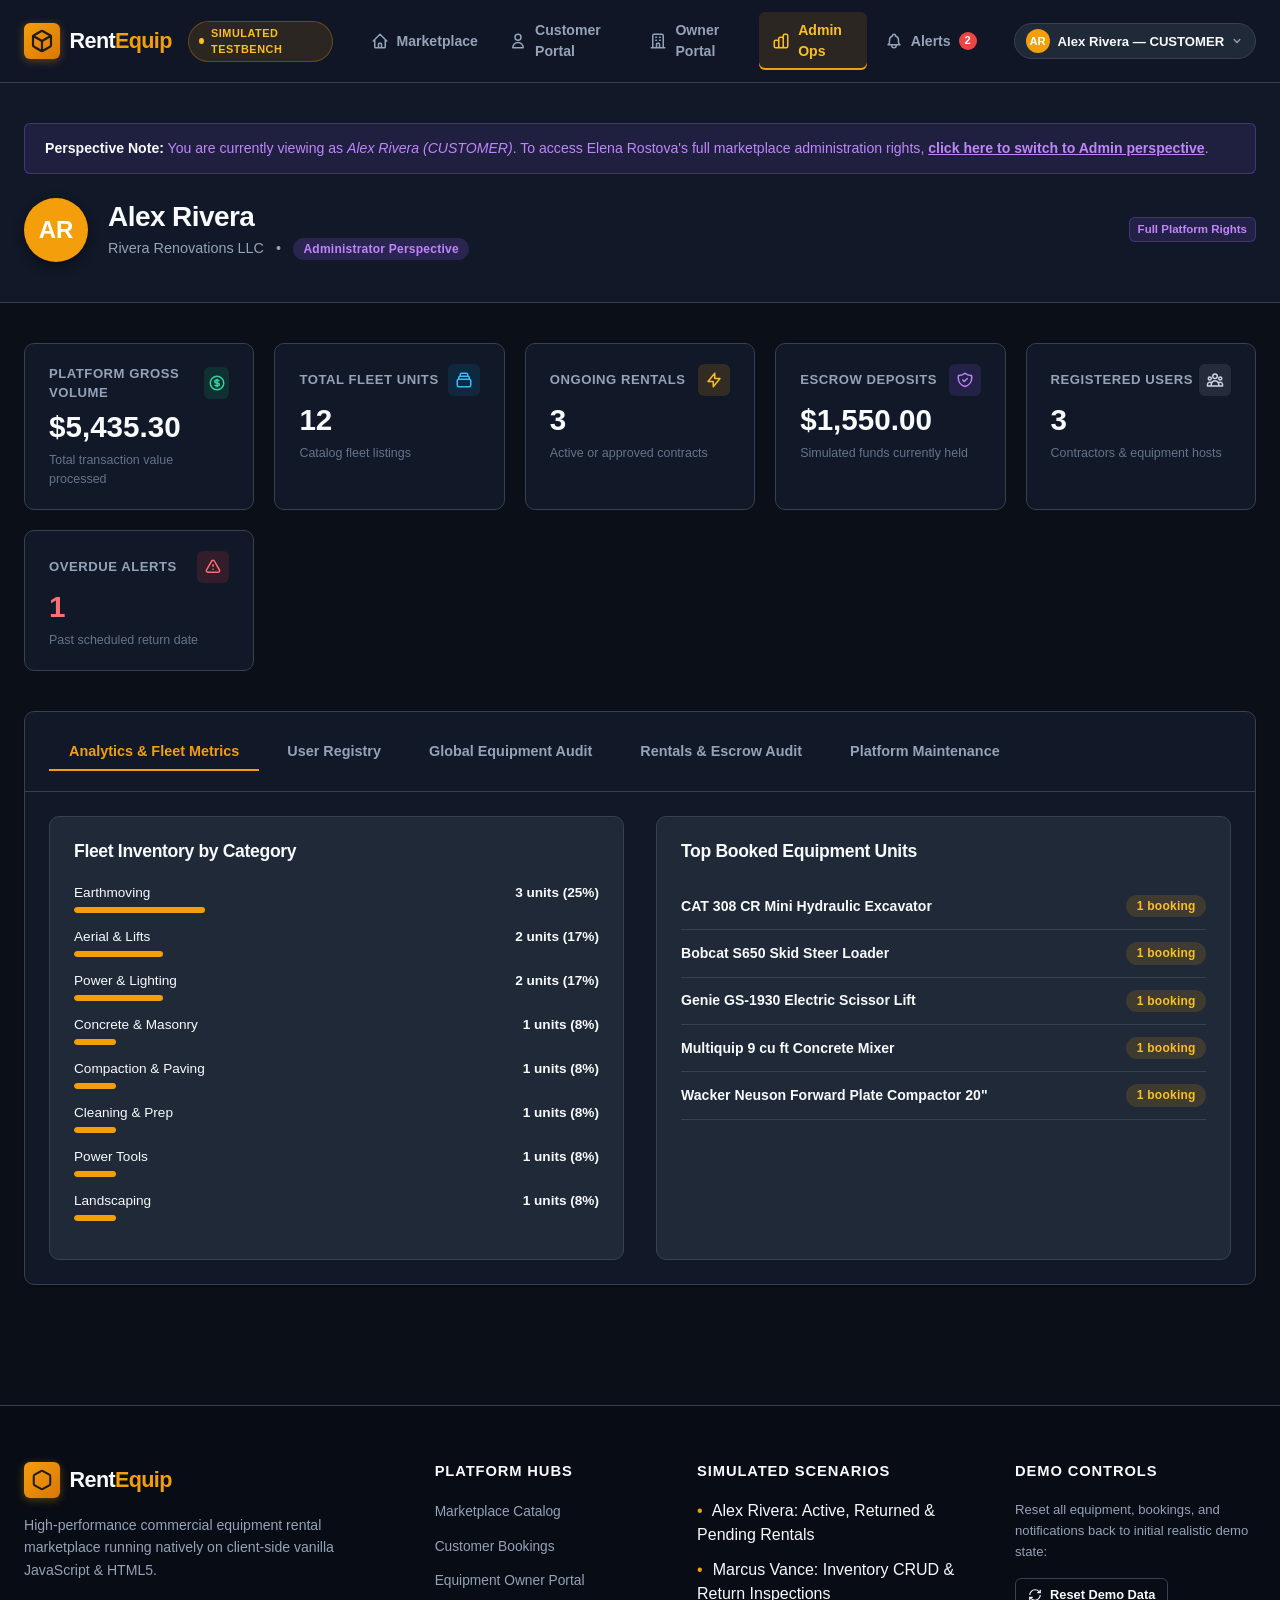
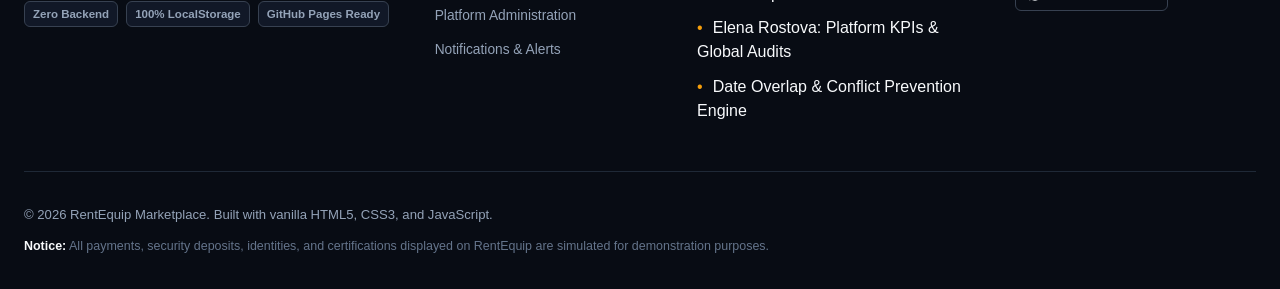
==== admin.html @ ba28d606 "feat: implement RentEquip equipment rental marketplace and GitHub Pages deploy workflow" ====
<!DOCTYPE html>
<html lang="en">
<head>
  <meta charset="UTF-8">
  <meta name="viewport" content="width=device-width, initial-scale=1.0">
  <meta name="description" content="RentEquip - Admin Control Center: platform analytics, user management, global equipment audits, escrow tracking, and database maintenance.">
  <title>Admin Operations Center — RentEquip</title>
  
  <!-- CSS Stylesheets -->
  <link rel="stylesheet" href="css/base.css">
  <link rel="stylesheet" href="css/components.css">
  <link rel="stylesheet" href="css/marketplace.css">
  <link rel="stylesheet" href="css/dashboard.css">
</head>
<body>
  <div class="site-wrapper">
    <!-- Shared Top Navigation Header -->
    <header class="main-header" id="main-header"></header>

    <main class="main-content" id="main-content">
      <!-- Admin Perspective Banner -->
      <section class="dashboard-header-banner">
        <div class="container">
          <!-- Role switch banner if not admin -->
          <div id="admin-role-warning-banner" style="display: none; background: rgba(139, 92, 246, 0.12); border: 1px solid rgba(139, 92, 246, 0.35); padding: 0.85rem 1.25rem; border-radius: var(--radius-sm); margin-bottom: 1.5rem; font-size: 0.88rem; color: #c084fc;"></div>

          <div class="dashboard-header-flex">
            <div class="dashboard-user-profile">
              <div class="user-avatar-large" id="admin-user-avatar">ER</div>
              <div>
                <h1 class="dashboard-title" id="admin-user-name">Elena Rostova</h1>
                <div class="dashboard-subtitle">
                  <span id="admin-user-company">RentEquip Platform Trust &amp; Safety</span>
                  <span>•</span>
                  <span class="badge badge-admin">Administrator Perspective</span>
                </div>
              </div>
            </div>

            <div class="dashboard-header-actions">
              <span class="meta-tag" style="background: rgba(139, 92, 246, 0.15); color: #c084fc; border-color: rgba(139, 92, 246, 0.3); font-weight: 700;">
                Full Platform Rights
              </span>
            </div>
          </div>
        </div>
      </section>

      <div class="container">
        <!-- Marketplace KPI Metrics Grid -->
        <div class="stats-grid">
          <div class="stat-card">
            <div class="stat-card-header">
              <span class="stat-label">Platform Gross Volume</span>
              <div class="stat-icon" style="background: rgba(16, 185, 129, 0.15); color: #34d399;">
                <svg width="18" height="18" fill="none" stroke="currentColor" stroke-width="2" viewBox="0 0 24 24">
                  <path stroke-linecap="round" stroke-linejoin="round" d="M12 8c-1.657 0-3 .895-3 2s1.343 2 3 2 3 .895 3 2-1.343 2-3 2m0-8c1.11 0 2.08.402 2.599 1M12 8V7m0 1v8m0 0v1m0-1c-1.11 0-2.08-.402-2.599-1M21 12a9 9 0 11-18 0 9 9 0 0118 0z"/>
                </svg>
              </div>
            </div>
            <div class="stat-value" id="kpi-admin-volume">$0.00</div>
            <div class="stat-subtext">Total transaction value processed</div>
          </div>

          <div class="stat-card">
            <div class="stat-card-header">
              <span class="stat-label">Total Fleet Units</span>
              <div class="stat-icon" style="background: rgba(2, 132, 199, 0.15); color: #38bdf8;">
                <svg width="18" height="18" fill="none" stroke="currentColor" stroke-width="2" viewBox="0 0 24 24">
                  <path stroke-linecap="round" stroke-linejoin="round" d="M19 11H5m14 0a2 2 0 012 2v6a2 2 0 01-2 2H5a2 2 0 01-2-2v-6a2 2 0 012-2m14 0V9a2 2 0 00-2-2M5 11V9a2 2 0 012-2m0 0V5a2 2 0 012-2h6a2 2 0 012 2v2M7 7h10"/>
                </svg>
              </div>
            </div>
            <div class="stat-value" id="kpi-admin-equipment">0</div>
            <div class="stat-subtext">Catalog fleet listings</div>
          </div>

          <div class="stat-card">
            <div class="stat-card-header">
              <span class="stat-label">Ongoing Rentals</span>
              <div class="stat-icon" style="background: rgba(245, 158, 11, 0.15); color: #fbbf24;">
                <svg width="18" height="18" fill="none" stroke="currentColor" stroke-width="2" viewBox="0 0 24 24">
                  <path stroke-linecap="round" stroke-linejoin="round" d="M13 10V3L4 14h7v7l9-11h-7z"/>
                </svg>
              </div>
            </div>
            <div class="stat-value" id="kpi-admin-rentals">0</div>
            <div class="stat-subtext">Active or approved contracts</div>
          </div>

          <div class="stat-card">
            <div class="stat-card-header">
              <span class="stat-label">Escrow Deposits</span>
              <div class="stat-icon" style="background: rgba(139, 92, 246, 0.15); color: #c084fc;">
                <svg width="18" height="18" fill="none" stroke="currentColor" stroke-width="2" viewBox="0 0 24 24">
                  <path stroke-linecap="round" stroke-linejoin="round" d="M9 12l2 2 4-4m5.618-4.016A11.955 11.955 0 0112 2.944a11.955 11.955 0 01-8.618 3.04A12.02 12.02 0 003 9c0 5.591 3.824 10.29 9 11.622 5.176-1.332 9-6.03 9-11.622 0-1.042-.133-2.052-.382-3.016z"/>
                </svg>
              </div>
            </div>
            <div class="stat-value" id="kpi-admin-escrow">$0.00</div>
            <div class="stat-subtext">Simulated funds currently held</div>
          </div>

          <div class="stat-card">
            <div class="stat-card-header">
              <span class="stat-label">Registered Users</span>
              <div class="stat-icon" style="background: rgba(148, 163, 184, 0.15); color: #cbd5e1;">
                <svg width="18" height="18" fill="none" stroke="currentColor" stroke-width="2" viewBox="0 0 24 24">
                  <path stroke-linecap="round" stroke-linejoin="round" d="M17 20h5v-2a3 3 0 00-5.356-1.857M17 20H7m10 0v-2c0-.656-.126-1.283-.356-1.857M7 20H2v-2a3 3 0 015.356-1.857M7 20v-2c0-.656.126-1.283.356-1.857m0 0a5.002 5.002 0 019.288 0M15 7a3 3 0 11-6 0 3 3 0 016 0zm6 3a2 2 0 11-4 0 2 2 0 014 0zM7 10a2 2 0 11-4 0 2 2 0 014 0z"/>
                </svg>
              </div>
            </div>
            <div class="stat-value" id="kpi-admin-users">0</div>
            <div class="stat-subtext">Contractors &amp; equipment hosts</div>
          </div>

          <div class="stat-card">
            <div class="stat-card-header">
              <span class="stat-label">Overdue Alerts</span>
              <div class="stat-icon" style="background: rgba(239, 68, 68, 0.15); color: #f87171;">
                <svg width="18" height="18" fill="none" stroke="currentColor" stroke-width="2" viewBox="0 0 24 24">
                  <path stroke-linecap="round" stroke-linejoin="round" d="M12 9v2m0 4h.01m-6.938 4h13.856c1.54 0 2.502-1.667 1.732-3L13.732 4c-.77-1.333-2.694-1.333-3.464 0L3.34 16c-.77 1.333.192 3 1.732 3z"/>
                </svg>
              </div>
            </div>
            <div class="stat-value" id="kpi-admin-overdue" style="color: #f87171;">0</div>
            <div class="stat-subtext">Past scheduled return date</div>
          </div>
        </div>

        <!-- Main Admin Panel Card -->
        <div class="card" style="margin-bottom: 3.5rem;">
          <div class="card-header">
            <div class="tab-group" id="admin-tabs" style="margin-bottom: 0; border-bottom: none;">
              <button class="tab-btn active" data-tab="overview">Analytics &amp; Fleet Metrics</button>
              <button class="tab-btn" data-tab="users">User Registry</button>
              <button class="tab-btn" data-tab="equipment">Global Equipment Audit</button>
              <button class="tab-btn" data-tab="rentals">Rentals &amp; Escrow Audit</button>
              <button class="tab-btn" data-tab="maintenance">Platform Maintenance</button>
            </div>
          </div>

          <div class="card-body">
            <!-- PANEL 1: ANALYTICS -->
            <div id="panel-overview">
              <div style="display: grid; grid-template-columns: 1fr 1fr; gap: 2rem;">
                <div style="background: var(--color-surface-raised); border: 1px solid var(--color-border); border-radius: var(--radius-md); padding: 1.5rem;">
                  <h3 style="font-size: 1.1rem; margin-bottom: 1.25rem;">Fleet Inventory by Category</h3>
                  <div id="admin-category-breakdown">
                    <!-- Dynamically rendered -->
                  </div>
                </div>

                <div style="background: var(--color-surface-raised); border: 1px solid var(--color-border); border-radius: var(--radius-md); padding: 1.5rem;">
                  <h3 style="font-size: 1.1rem; margin-bottom: 1.25rem;">Top Booked Equipment Units</h3>
                  <div id="admin-top-equipment">
                    <!-- Dynamically rendered -->
                  </div>
                </div>
              </div>
            </div>

            <!-- PANEL 2: USERS REGISTRY -->
            <div id="panel-users" style="display: none;">
              <div class="table-responsive">
                <table class="data-table">
                  <thead>
                    <tr>
                      <th>User &amp; Contact</th>
                      <th>System Role</th>
                      <th>Company</th>
                      <th>Rating &amp; Joined</th>
                      <th>Perspective Action</th>
                    </tr>
                  </thead>
                  <tbody id="admin-users-tbody">
                    <!-- Dynamically rendered -->
                  </tbody>
                </table>
              </div>
            </div>

            <!-- PANEL 3: GLOBAL EQUIPMENT AUDIT -->
            <div id="panel-equipment" style="display: none;">
              <div class="table-responsive">
                <table class="data-table">
                  <thead>
                    <tr>
                      <th>Equipment Unit</th>
                      <th>Host / Owner</th>
                      <th>Rates</th>
                      <th>Status</th>
                      <th>Admin Actions</th>
                    </tr>
                  </thead>
                  <tbody id="admin-equipment-tbody">
                    <!-- Dynamically rendered -->
                  </tbody>
                </table>
              </div>
            </div>

            <!-- PANEL 4: GLOBAL RENTALS AUDIT -->
            <div id="panel-rentals" style="display: none;">
              <div class="table-responsive">
                <table class="data-table">
                  <thead>
                    <tr>
                      <th>Booking Ref &amp; Unit</th>
                      <th>Customer &rarr; Host</th>
                      <th>Dates &amp; Total</th>
                      <th>Rental Status</th>
                      <th>Payment &amp; Escrow</th>
                      <th>Admin Override</th>
                    </tr>
                  </thead>
                  <tbody id="admin-rentals-tbody">
                    <!-- Dynamically rendered -->
                  </tbody>
                </table>
              </div>
            </div>

            <!-- PANEL 5: MAINTENANCE & TOOLS -->
            <div id="panel-maintenance" style="display: none;">
              <div style="max-width: 680px;">
                <div style="background: var(--color-surface-raised); border: 1px solid var(--color-border); border-radius: var(--radius-md); padding: 1.5rem; margin-bottom: 1.5rem;">
                  <h3 style="font-size: 1.1rem; margin-bottom: 0.5rem;">Backup &amp; Export Database</h3>
                  <p style="font-size: 0.88rem; color: var(--color-text-muted); margin-bottom: 1rem;">
                    Download a full JSON dump containing all simulated equipment, bookings, user profiles, verified reviews, and notifications stored in your browser.
                  </p>
                  <div style="display: flex; gap: 0.75rem;">
                    <button class="btn btn-primary btn-sm" id="btn-export-json">
                      Download JSON Backup
                    </button>
                    <button class="btn btn-outline btn-sm" id="btn-import-json">
                      Restore from Backup
                    </button>
                    <input type="file" id="import-file-input" accept=".json" style="display: none;">
                  </div>
                </div>

                <div style="background: rgba(239, 68, 68, 0.08); border: 1px solid rgba(239, 68, 68, 0.3); border-radius: var(--radius-md); padding: 1.5rem;">
                  <h3 style="font-size: 1.1rem; color: #f87171; margin-bottom: 0.5rem;">Factory Reset Test Data</h3>
                  <p style="font-size: 0.88rem; color: var(--color-text-muted); margin-bottom: 1rem;">
                    Clear all modified local state and re-seed the standard demonstration datasets: 12 commercial equipment models, active/overdue rental scenarios, reviews, and notifications.
                  </p>
                  <button class="btn btn-danger btn-sm" id="btn-admin-reset-data">
                    Reset All Data to Initial Demo State
                  </button>
                </div>
              </div>
            </div>
          </div>
        </div>
      </div>
    </main>

    <!-- Shared Footer -->
    <footer class="main-footer" id="main-footer"></footer>
  </div>

  <!-- Core Scripts -->
  <script src="js/calc.js"></script>
  <script src="js/storage.js"></script>
  <script src="js/auth.js"></script>
  <script src="js/ui.js"></script>
  <script src="js/admin-portal.js"></script>
</body>
</html>
---- css/base.css ----
/**
 * RentEquip - Base Stylesheet & Design System Tokens
 * Industrial, high-contrast, professional equipment marketplace styling.
 */

:root {
  /* Color Palette - Industrial Dark Slate & Safety Amber */
  --color-bg: #0b0f17;
  --color-surface: #111827;
  --color-surface-raised: #1f2937;
  --color-surface-hover: #374151;
  --color-border: #374151;
  --color-border-subtle: #1f2937;

  /* Text Colors */
  --color-text-main: #f8fafc;
  --color-text-muted: #94a3b8;
  --color-text-dim: #64748b;

  /* Brand Accents */
  --color-primary: #f59e0b;
  --color-primary-hover: #d97706;
  --color-primary-light: rgba(245, 158, 11, 0.15);
  --color-primary-text: #1e1b18;

  /* State & Semantic Colors */
  --color-success: #10b981;
  --color-success-bg: rgba(16, 185, 129, 0.15);
  --color-warning: #f59e0b;
  --color-warning-bg: rgba(245, 158, 11, 0.15);
  --color-danger: #ef4444;
  --color-danger-bg: rgba(239, 68, 68, 0.15);
  --color-info: #0284c7;
  --color-info-bg: rgba(2, 132, 199, 0.15);
  --color-purple: #8b5cf6;
  --color-purple-bg: rgba(139, 92, 246, 0.15);

  /* Typography */
  --font-family-sans: -apple-system, BlinkMacSystemFont, "Segoe UI", Roboto, "Helvetica Neue", Arial, sans-serif;
  --font-family-mono: ui-monospace, SFMono-Regular, Menlo, Monaco, Consolas, "Liberation Mono", "Courier New", monospace;

  /* Elevation & Shadows */
  --shadow-sm: 0 1px 2px 0 rgba(0, 0, 0, 0.35);
  --shadow-md: 0 4px 6px -1px rgba(0, 0, 0, 0.4), 0 2px 4px -1px rgba(0, 0, 0, 0.3);
  --shadow-lg: 0 10px 15px -3px rgba(0, 0, 0, 0.5), 0 4px 6px -2px rgba(0, 0, 0, 0.35);
  --shadow-xl: 0 20px 25px -5px rgba(0, 0, 0, 0.6), 0 10px 10px -5px rgba(0, 0, 0, 0.4);

  /* Border Radii */
  --radius-sm: 6px;
  --radius-md: 10px;
  --radius-lg: 16px;
  --radius-full: 9999px;

  /* Transitions */
  --transition-fast: 150ms cubic-bezier(0.4, 0, 0.2, 1);
  --transition-normal: 250ms cubic-bezier(0.4, 0, 0.2, 1);

  /* Max Widths */
  --max-width-site: 1320px;
}

/* Modern CSS Reset */
*, *::before, *::after {
  box-sizing: border-box;
  margin: 0;
  padding: 0;
}

html {
  font-family: var(--font-family-sans);
  background-color: var(--color-bg);
  color: var(--color-text-main);
  line-height: 1.5;
  -webkit-font-smoothing: antialiased;
  -moz-osx-font-smoothing: grayscale;
  scroll-behavior: smooth;
}

body {
  min-height: 100vh;
  display: flex;
  flex-direction: column;
  background-color: var(--color-bg);
  color: var(--color-text-main);
}

body.modal-open {
  overflow: hidden;
}

/* Layout Containers */
.site-wrapper {
  display: flex;
  flex-direction: column;
  min-height: 100vh;
}

.main-content {
  flex: 1 0 auto;
  padding-bottom: 4rem;
}

.container {
  width: 100%;
  max-width: var(--max-width-site);
  margin-left: auto;
  margin-right: auto;
  padding-left: 1.5rem;
  padding-right: 1.5rem;
}

/* Typography Helpers */
h1, h2, h3, h4, h5, h6 {
  color: var(--color-text-main);
  font-weight: 700;
  line-height: 1.25;
  letter-spacing: -0.02em;
}

h1 { font-size: clamp(2rem, 3.5vw, 2.75rem); }
h2 { font-size: clamp(1.5rem, 2.5vw, 2rem); }
h3 { font-size: clamp(1.25rem, 2vw, 1.5rem); }
h4 { font-size: 1.15rem; }

p {
  color: var(--color-text-muted);
  line-height: 1.6;
}

a {
  color: var(--color-primary);
  text-decoration: none;
  transition: color var(--transition-fast);
}

a:hover {
  color: var(--color-primary-hover);
}

strong {
  color: var(--color-text-main);
  font-weight: 600;
}

/* Accessibility */
.sr-only {
  position: absolute;
  width: 1px;
  height: 1px;
  padding: 0;
  margin: -1px;
  overflow: hidden;
  clip: rect(0, 0, 0, 0);
  white-space: nowrap;
  border: 0;
}

:focus-visible {
  outline: 2px solid var(--color-primary);
  outline-offset: 2px;
}

/* General Layout Utilities */
.flex { display: flex; }
.flex-col { display: flex; flex-direction: column; }
.items-center { align-items: center; }
.justify-between { justify-content: space-between; }
.justify-center { justify-content: center; }
.gap-1 { gap: 0.25rem; }
.gap-2 { gap: 0.5rem; }
.gap-3 { gap: 0.75rem; }
.gap-4 { gap: 1rem; }
.gap-6 { gap: 1.5rem; }
.w-full { width: 100%; }

.text-sm { font-size: 0.875rem; }
.text-xs { font-size: 0.75rem; }
.text-muted { color: var(--color-text-muted); }
.text-dim { color: var(--color-text-dim); }
.text-center { text-align: center; }
.font-semibold { font-weight: 600; }
.font-mono { font-family: var(--font-family-mono); }
---- css/components.css ----
/**
 * RentEquip - Component Stylesheet
 * Reusable buttons, badges, modals, toasts, cards, navigation, and forms.
 */

/* ==========================================================================
   Top Navigation Header
   ========================================================================== */
.main-header {
  position: sticky;
  top: 0;
  z-index: 100;
  background-color: rgba(17, 24, 39, 0.95);
  backdrop-filter: blur(12px);
  -webkit-backdrop-filter: blur(12px);
  border-bottom: 1px solid var(--color-border);
  transition: border-color var(--transition-fast);
}

.nav-container {
  max-width: var(--max-width-site);
  margin: 0 auto;
  padding: 0.75rem 1.5rem;
  display: flex;
  align-items: center;
  justify-content: space-between;
  gap: 1.5rem;
}

.nav-brand-section {
  display: flex;
  align-items: center;
  gap: 1rem;
}

.brand-logo {
  display: inline-flex;
  align-items: center;
  gap: 0.6rem;
  text-decoration: none;
  font-weight: 800;
  font-size: 1.35rem;
  letter-spacing: -0.03em;
  color: var(--color-text-main);
}

.brand-icon {
  display: inline-flex;
  align-items: center;
  justify-content: center;
  width: 36px;
  height: 36px;
  background: linear-gradient(135deg, #f59e0b, #d97706);
  color: #1e1b18;
  border-radius: var(--radius-sm);
  box-shadow: 0 2px 8px rgba(245, 158, 11, 0.35);
}

.brand-name {
  color: var(--color-text-main);
}

.brand-highlight {
  color: var(--color-primary);
}

.simulation-pill {
  display: inline-flex;
  align-items: center;
  gap: 0.45rem;
  padding: 0.2rem 0.65rem;
  background-color: rgba(245, 158, 11, 0.12);
  border: 1px solid rgba(245, 158, 11, 0.3);
  border-radius: var(--radius-full);
  font-size: 0.68rem;
  font-weight: 700;
  color: #fbbf24;
  letter-spacing: 0.05em;
  text-transform: uppercase;
}

.simulation-dot {
  width: 6px;
  height: 6px;
  border-radius: 50%;
  background-color: #fbbf24;
  animation: pulse-dot 2s infinite ease-in-out;
}

@keyframes pulse-dot {
  0%, 100% { opacity: 1; transform: scale(1); }
  50% { opacity: 0.35; transform: scale(0.85); }
}

/* Desktop Navigation */
.nav-links {
  display: flex;
  align-items: center;
  gap: 0.25rem;
}

.nav-link {
  display: inline-flex;
  align-items: center;
  gap: 0.5rem;
  padding: 0.5rem 0.85rem;
  color: var(--color-text-muted);
  font-size: 0.88rem;
  font-weight: 600;
  border-radius: var(--radius-sm);
  text-decoration: none;
  transition: all var(--transition-fast);
}

.nav-link:hover {
  color: var(--color-text-main);
  background-color: var(--color-surface-raised);
}

.nav-link.active {
  color: #fbbf24;
  background-color: rgba(245, 158, 11, 0.12);
  box-shadow: inset 0 -2px 0 var(--color-primary);
}

.nav-svg {
  flex-shrink: 0;
}

.nav-badge {
  display: inline-flex;
  align-items: center;
  justify-content: center;
  min-width: 18px;
  height: 18px;
  padding: 0 4px;
  background-color: var(--color-danger);
  color: #ffffff;
  border-radius: var(--radius-full);
  font-size: 0.7rem;
  font-weight: 700;
  line-height: 1;
}

/* User Perspective Selector */
.nav-user-control {
  display: flex;
  align-items: center;
  gap: 0.75rem;
}

.role-selector-wrapper {
  position: relative;
}

.role-selector {
  display: flex;
  align-items: center;
  gap: 0.5rem;
  background-color: var(--color-surface-raised);
  border: 1px solid var(--color-border);
  padding: 0.3rem 0.65rem;
  border-radius: var(--radius-full);
  cursor: pointer;
  transition: border-color var(--transition-fast), background-color var(--transition-fast);
}

.role-selector:hover {
  border-color: var(--color-primary);
}

.role-avatar-circle {
  width: 24px;
  height: 24px;
  border-radius: 50%;
  display: flex;
  align-items: center;
  justify-content: center;
  font-size: 0.7rem;
  font-weight: 800;
  color: #ffffff;
  flex-shrink: 0;
}

.role-dropdown {
  appearance: none;
  -webkit-appearance: none;
  background: transparent;
  border: none;
  color: var(--color-text-main);
  font-size: 0.82rem;
  font-weight: 600;
  cursor: pointer;
  padding-right: 1.25rem;
}

.role-dropdown:focus {
  outline: none;
}

.dropdown-chevron {
  position: absolute;
  right: 0.75rem;
  pointer-events: none;
  color: var(--color-text-muted);
}

.mobile-menu-btn {
  display: none;
  background: transparent;
  border: 1px solid var(--color-border);
  color: var(--color-text-main);
  padding: 0.4rem;
  border-radius: var(--radius-sm);
  cursor: pointer;
}

/* Mobile Drawer */
.mobile-drawer {
  background-color: var(--color-surface);
  border-bottom: 1px solid var(--color-border);
  padding: 1rem 1.5rem;
}

.mobile-nav-links {
  display: flex;
  flex-direction: column;
  gap: 0.5rem;
}

.mobile-nav-link {
  display: flex;
  align-items: center;
  gap: 0.75rem;
  padding: 0.75rem 1rem;
  border-radius: var(--radius-sm);
  color: var(--color-text-muted);
  font-weight: 600;
  font-size: 0.95rem;
}

.mobile-nav-link.active {
  background-color: rgba(245, 158, 11, 0.15);
  color: #fbbf24;
}

.mobile-drawer-footer {
  margin-top: 1rem;
  padding-top: 1rem;
  border-top: 1px solid var(--color-border);
  font-size: 0.85rem;
}

/* ==========================================================================
   Buttons
   ========================================================================== */
.btn {
  display: inline-flex;
  align-items: center;
  justify-content: center;
  gap: 0.5rem;
  padding: 0.65rem 1.25rem;
  font-size: 0.9rem;
  font-weight: 600;
  line-height: 1.4;
  border-radius: var(--radius-sm);
  border: 1px solid transparent;
  cursor: pointer;
  text-decoration: none;
  transition: all var(--transition-fast);
  white-space: nowrap;
}

.btn:disabled {
  opacity: 0.55;
  cursor: not-allowed;
  pointer-events: none;
}

.btn-primary {
  background: linear-gradient(180deg, #f59e0b, #d97706);
  color: #1e1b18;
  border-color: #d97706;
  font-weight: 700;
  box-shadow: 0 2px 6px rgba(245, 158, 11, 0.25);
}

.btn-primary:hover {
  background: linear-gradient(180deg, #fbbf24, #d97706);
  color: #0f172a;
  transform: translateY(-1px);
  box-shadow: 0 4px 10px rgba(245, 158, 11, 0.35);
}

.btn-primary:active {
  transform: translateY(0);
}

.btn-secondary {
  background-color: var(--color-surface-raised);
  color: var(--color-text-main);
  border-color: var(--color-border);
}

.btn-secondary:hover {
  background-color: var(--color-surface-hover);
  color: #ffffff;
}

.btn-outline {
  background-color: transparent;
  color: var(--color-text-main);
  border-color: var(--color-border);
}

.btn-outline:hover {
  background-color: var(--color-surface-raised);
  border-color: var(--color-primary);
  color: var(--color-primary);
}

.btn-danger {
  background-color: var(--color-danger);
  color: #ffffff;
}

.btn-danger:hover {
  background-color: #dc2626;
}

.btn-success {
  background-color: var(--color-success);
  color: #042f2e;
  font-weight: 700;
}

.btn-success:hover {
  background-color: #059669;
  color: #ffffff;
}

.btn-sm {
  padding: 0.4rem 0.75rem;
  font-size: 0.8rem;
}

.btn-lg {
  padding: 0.85rem 1.75rem;
  font-size: 1.05rem;
}

.btn-block {
  width: 100%;
}

/* ==========================================================================
   Badges & Status Pills
   ========================================================================== */
.badge {
  display: inline-flex;
  align-items: center;
  gap: 0.4rem;
  padding: 0.25rem 0.65rem;
  border-radius: var(--radius-full);
  font-size: 0.75rem;
  font-weight: 700;
  letter-spacing: 0.02em;
  line-height: 1.2;
}

.badge-dot {
  width: 6px;
  height: 6px;
  border-radius: 50%;
  background-color: currentColor;
}

.badge-pending {
  background-color: rgba(245, 158, 11, 0.15);
  color: #fbbf24;
  border: 1px solid rgba(245, 158, 11, 0.35);
}

.badge-approved {
  background-color: rgba(2, 132, 199, 0.15);
  color: #38bdf8;
  border: 1px solid rgba(2, 132, 199, 0.35);
}

.badge-active {
  background-color: rgba(16, 185, 129, 0.15);
  color: #34d399;
  border: 1px solid rgba(16, 185, 129, 0.35);
}

.badge-returned {
  background-color: rgba(139, 92, 246, 0.15);
  color: #a78bfa;
  border: 1px solid rgba(139, 92, 246, 0.35);
}

.badge-completed {
  background-color: rgba(148, 163, 184, 0.15);
  color: #cbd5e1;
  border: 1px solid rgba(148, 163, 184, 0.3);
}

.badge-rejected, .badge-overdue {
  background-color: rgba(239, 68, 68, 0.15);
  color: #f87171;
  border: 1px solid rgba(239, 68, 68, 0.35);
}

.badge-overdue .badge-dot {
  animation: pulse-dot 1.2s infinite;
}

.badge-available {
  background-color: rgba(16, 185, 129, 0.15);
  color: #34d399;
  border: 1px solid rgba(16, 185, 129, 0.35);
}

.badge-rented {
  background-color: rgba(245, 158, 11, 0.15);
  color: #fbbf24;
  border: 1px solid rgba(245, 158, 11, 0.35);
}

.badge-maintenance {
  background-color: rgba(148, 163, 184, 0.15);
  color: #94a3b8;
  border: 1px solid rgba(148, 163, 184, 0.3);
}

.badge-customer { background-color: rgba(245, 158, 11, 0.2); color: #fbbf24; }
.badge-owner { background-color: rgba(2, 132, 199, 0.2); color: #38bdf8; }
.badge-admin { background-color: rgba(139, 92, 246, 0.2); color: #c084fc; }

/* ==========================================================================
   Modals
   ========================================================================== */
.modal {
  position: fixed;
  inset: 0;
  z-index: 1000;
  display: flex;
  align-items: center;
  justify-content: center;
  padding: 1.5rem;
  visibility: hidden;
  opacity: 0;
  pointer-events: none;
  transition: opacity var(--transition-fast), visibility var(--transition-fast);
}

.modal.open {
  visibility: visible;
  opacity: 1;
  pointer-events: auto;
}

.modal-backdrop {
  position: absolute;
  inset: 0;
  background-color: rgba(0, 0, 0, 0.75);
  backdrop-filter: blur(4px);
}

.modal-dialog {
  position: relative;
  width: 100%;
  max-width: 600px;
  max-height: 90vh;
  overflow-y: auto;
  background-color: var(--color-surface);
  border: 1px solid var(--color-border);
  border-radius: var(--radius-lg);
  box-shadow: var(--shadow-xl);
  display: flex;
  flex-direction: column;
  transform: translateY(15px) scale(0.98);
  transition: transform var(--transition-fast);
}

.modal.open .modal-dialog {
  transform: translateY(0) scale(1);
}

.modal-dialog-lg {
  max-width: 820px;
}

.modal-header {
  padding: 1.25rem 1.5rem;
  border-bottom: 1px solid var(--color-border);
  display: flex;
  align-items: center;
  justify-content: space-between;
}

.modal-title {
  font-size: 1.25rem;
  font-weight: 700;
  color: var(--color-text-main);
}

.modal-close {
  background: transparent;
  border: none;
  color: var(--color-text-muted);
  font-size: 1.5rem;
  line-height: 1;
  cursor: pointer;
  padding: 0.25rem 0.5rem;
  border-radius: var(--radius-sm);
  transition: color var(--transition-fast);
}

.modal-close:hover {
  color: var(--color-text-main);
}

.modal-body {
  padding: 1.5rem;
  overflow-y: auto;
}

.modal-footer {
  padding: 1.25rem 1.5rem;
  border-top: 1px solid var(--color-border);
  display: flex;
  align-items: center;
  justify-content: flex-end;
  gap: 0.75rem;
  background-color: rgba(17, 24, 39, 0.5);
}

/* ==========================================================================
   Toasts
   ========================================================================== */
.toast-container {
  position: fixed;
  bottom: 1.5rem;
  right: 1.5rem;
  z-index: 1100;
  display: flex;
  flex-direction: column;
  gap: 0.75rem;
  max-width: 420px;
  width: calc(100% - 3rem);
  pointer-events: none;
}

.toast {
  pointer-events: auto;
  display: flex;
  align-items: center;
  gap: 0.75rem;
  padding: 0.85rem 1.25rem;
  background-color: var(--color-surface-raised);
  border: 1px solid var(--color-border);
  border-radius: var(--radius-md);
  box-shadow: var(--shadow-xl);
  color: var(--color-text-main);
  font-size: 0.88rem;
  line-height: 1.4;
  animation: slide-in 0.25s cubic-bezier(0.16, 1, 0.3, 1);
  transition: opacity 0.2s, transform 0.2s;
}

@keyframes slide-in {
  from {
    transform: translateY(20px);
    opacity: 0;
  }
  to {
    transform: translateY(0);
    opacity: 1;
  }
}

.toast.fade-out {
  opacity: 0;
  transform: translateY(10px);
}

.toast-icon {
  display: inline-flex;
  flex-shrink: 0;
}

.toast-message {
  flex: 1;
}

.toast-close {
  background: transparent;
  border: none;
  color: var(--color-text-muted);
  font-size: 1.25rem;
  cursor: pointer;
  padding: 0.2rem;
  line-height: 1;
}

.toast-success {
  border-left: 4px solid var(--color-success);
}
.toast-success .toast-icon {
  color: var(--color-success);
}

.toast-error {
  border-left: 4px solid var(--color-danger);
}
.toast-error .toast-icon {
  color: var(--color-danger);
}

.toast-warning {
  border-left: 4px solid var(--color-warning);
}
.toast-warning .toast-icon {
  color: var(--color-warning);
}

.toast-info {
  border-left: 4px solid var(--color-info);
}
.toast-info .toast-icon {
  color: var(--color-info);
}

/* ==========================================================================
   Forms & Controls
   ========================================================================== */
.form-group {
  margin-bottom: 1.25rem;
}

.form-label {
  display: block;
  font-size: 0.85rem;
  font-weight: 600;
  color: var(--color-text-main);
  margin-bottom: 0.4rem;
}

.form-label .required {
  color: var(--color-danger);
}

.form-control,
.form-select,
.form-textarea {
  width: 100%;
  padding: 0.65rem 0.85rem;
  background-color: var(--color-surface);
  border: 1px solid var(--color-border);
  border-radius: var(--radius-sm);
  color: var(--color-text-main);
  font-family: inherit;
  font-size: 0.9rem;
  line-height: 1.5;
  transition: border-color var(--transition-fast), box-shadow var(--transition-fast);
}

.form-control:focus,
.form-select:focus,
.form-textarea:focus {
  outline: none;
  border-color: var(--color-primary);
  box-shadow: 0 0 0 3px rgba(245, 158, 11, 0.2);
}

.form-textarea {
  resize: vertical;
  min-height: 90px;
}

.form-hint {
  font-size: 0.78rem;
  color: var(--color-text-dim);
  margin-top: 0.35rem;
}

.form-error {
  font-size: 0.8rem;
  color: var(--color-danger);
  margin-top: 0.35rem;
}

/* ==========================================================================
   Cards & Content Boxes
   ========================================================================== */
.card {
  background-color: var(--color-surface);
  border: 1px solid var(--color-border);
  border-radius: var(--radius-md);
  box-shadow: var(--shadow-sm);
  overflow: hidden;
  transition: border-color var(--transition-fast), transform var(--transition-fast), box-shadow var(--transition-fast);
}

.card:hover {
  border-color: var(--color-border-subtle);
}

.card-header {
  padding: 1.25rem 1.5rem;
  border-bottom: 1px solid var(--color-border);
  display: flex;
  align-items: center;
  justify-content: space-between;
  gap: 1rem;
}

.card-title {
  font-size: 1.15rem;
  font-weight: 700;
  color: var(--color-text-main);
}

.card-body {
  padding: 1.5rem;
}

.card-footer {
  padding: 1rem 1.5rem;
  border-top: 1px solid var(--color-border);
  background-color: rgba(17, 24, 39, 0.4);
}

/* ==========================================================================
   Tabs
   ========================================================================== */
.tab-group {
  display: flex;
  gap: 0.5rem;
  border-bottom: 1px solid var(--color-border);
  margin-bottom: 1.5rem;
  overflow-x: auto;
}

.tab-btn {
  padding: 0.65rem 1.25rem;
  background: transparent;
  border: none;
  color: var(--color-text-muted);
  font-size: 0.9rem;
  font-weight: 600;
  cursor: pointer;
  border-bottom: 2px solid transparent;
  transition: all var(--transition-fast);
  white-space: nowrap;
}

.tab-btn:hover {
  color: var(--color-text-main);
}

.tab-btn.active {
  color: var(--color-primary);
  border-bottom-color: var(--color-primary);
}

/* ==========================================================================
   Empty States
   ========================================================================== */
.empty-state {
  text-align: center;
  padding: 3.5rem 1.5rem;
  display: flex;
  flex-direction: column;
  align-items: center;
  justify-content: center;
}

.empty-icon {
  width: 56px;
  height: 56px;
  color: var(--color-text-dim);
  margin-bottom: 1rem;
}

.empty-title {
  font-size: 1.2rem;
  font-weight: 700;
  color: var(--color-text-main);
  margin-bottom: 0.5rem;
}

.empty-desc {
  max-width: 440px;
  color: var(--color-text-muted);
  font-size: 0.9rem;
  margin-bottom: 1.5rem;
}

/* ==========================================================================
   Footer
   ========================================================================== */
.main-footer {
  background-color: #080c14;
  border-top: 1px solid var(--color-border);
  padding: 3.5rem 0 2rem;
  margin-top: auto;
}

.footer-container {
  max-width: var(--max-width-site);
  margin: 0 auto;
  padding: 0 1.5rem;
}

.footer-grid {
  display: grid;
  grid-template-columns: 2fr 1.2fr 1.5fr 1.3fr;
  gap: 2.5rem;
  margin-bottom: 3rem;
}

.brand-col .footer-desc {
  margin: 1rem 0 1.25rem;
  font-size: 0.88rem;
  max-width: 320px;
}

.footer-badges {
  display: flex;
  flex-wrap: wrap;
  gap: 0.5rem;
}

.meta-tag {
  display: inline-block;
  padding: 0.2rem 0.5rem;
  background-color: var(--color-surface);
  border: 1px solid var(--color-border);
  border-radius: var(--radius-sm);
  font-size: 0.72rem;
  font-weight: 600;
  color: var(--color-text-muted);
}

.footer-heading {
  font-size: 0.92rem;
  font-weight: 700;
  text-transform: uppercase;
  letter-spacing: 0.06em;
  color: var(--color-text-main);
  margin-bottom: 1.2rem;
}

.footer-links {
  list-style: none;
  display: flex;
  flex-direction: column;
  gap: 0.65rem;
}

.footer-links li a {
  color: var(--color-text-muted);
  font-size: 0.86rem;
  transition: color var(--transition-fast);
}

.footer-links li a:hover {
  color: var(--color-primary);
}

.sim-bullet {
  color: var(--color-primary);
  margin-right: 0.35rem;
}

.footer-help-text {
  font-size: 0.82rem;
  color: var(--color-text-muted);
  margin-bottom: 1rem;
}

.footer-bottom {
  border-top: 1px solid var(--color-border-subtle);
  padding-top: 2rem;
  display: flex;
  flex-direction: column;
  gap: 0.75rem;
  font-size: 0.82rem;
  color: var(--color-text-dim);
}

.simulation-disclaimer {
  font-size: 0.78rem;
  color: var(--color-text-dim);
}

/* ==========================================================================
   Responsive Breakpoints
   ========================================================================== */
@media (max-width: 1024px) {
  .footer-grid {
    grid-template-columns: 1fr 1fr;
    gap: 2rem;
  }
}

@media (max-width: 768px) {
  .nav-links {
    display: none;
  }
  .mobile-menu-btn {
    display: block;
  }
  .footer-grid {
    grid-template-columns: 1fr;
    gap: 2rem;
  }
  .simulation-pill {
    display: none;
  }
}
---- css/marketplace.css ----
/**
 * RentEquip - Marketplace & Equipment Catalog Stylesheet
 * Covers catalog search, filtering, card grids, detail pages, and interactive calculator.
 */

/* ==========================================================================
   Marketplace Hero Section
   ========================================================================== */
.hero-section {
  background: radial-gradient(circle at 50% 0%, rgba(245, 158, 11, 0.12) 0%, transparent 70%),
              linear-gradient(180deg, #111827 0%, #0b0f17 100%);
  border-bottom: 1px solid var(--color-border);
  padding: 4.5rem 0 3.5rem;
  text-align: center;
}

.hero-tagline {
  display: inline-flex;
  align-items: center;
  gap: 0.5rem;
  padding: 0.35rem 0.85rem;
  background-color: rgba(245, 158, 11, 0.12);
  border: 1px solid rgba(245, 158, 11, 0.3);
  border-radius: var(--radius-full);
  color: #fbbf24;
  font-size: 0.82rem;
  font-weight: 700;
  text-transform: uppercase;
  letter-spacing: 0.05em;
  margin-bottom: 1.25rem;
}

.hero-title {
  font-size: clamp(2.2rem, 4.5vw, 3.5rem);
  font-weight: 800;
  color: #ffffff;
  margin-bottom: 1rem;
  letter-spacing: -0.03em;
  line-height: 1.15;
}

.hero-title span {
  color: var(--color-primary);
  background: linear-gradient(135deg, #fbbf24 0%, #f59e0b 50%, #d97706 100%);
  -webkit-background-clip: text;
  -webkit-text-fill-color: transparent;
}

.hero-subtitle {
  max-width: 680px;
  margin: 0 auto 2.5rem;
  font-size: 1.1rem;
  color: var(--color-text-muted);
}

/* ==========================================================================
   Hero Search & Filter Bar
   ========================================================================== */
.search-widget-card {
  max-width: 960px;
  margin: 0 auto;
  background-color: var(--color-surface);
  border: 1px solid var(--color-border);
  border-radius: var(--radius-lg);
  padding: 1rem;
  box-shadow: var(--shadow-xl);
}

.search-widget-form {
  display: grid;
  grid-template-columns: 2fr 1.5fr 1.2fr auto;
  gap: 0.75rem;
}

.search-field {
  position: relative;
  display: flex;
  align-items: center;
}

.search-field-icon {
  position: absolute;
  left: 0.85rem;
  color: var(--color-text-dim);
  pointer-events: none;
}

.search-input {
  width: 100%;
  padding: 0.75rem 0.85rem 0.75rem 2.5rem;
  background-color: var(--color-bg);
  border: 1px solid var(--color-border);
  border-radius: var(--radius-sm);
  color: var(--color-text-main);
  font-size: 0.9rem;
  transition: border-color var(--transition-fast);
}

.search-input:focus {
  outline: none;
  border-color: var(--color-primary);
}

.search-select {
  width: 100%;
  padding: 0.75rem 0.85rem 0.75rem 2.25rem;
  background-color: var(--color-bg);
  border: 1px solid var(--color-border);
  border-radius: var(--radius-sm);
  color: var(--color-text-main);
  font-size: 0.9rem;
  cursor: pointer;
}

.search-btn {
  padding: 0.75rem 1.75rem;
  font-weight: 700;
}

/* Quick Category Filter Chips */
.category-chips-bar {
  display: flex;
  align-items: center;
  justify-content: center;
  flex-wrap: wrap;
  gap: 0.5rem;
  margin-top: 1.75rem;
}

.category-chip {
  padding: 0.4rem 0.9rem;
  background-color: rgba(31, 41, 55, 0.6);
  border: 1px solid var(--color-border);
  border-radius: var(--radius-full);
  color: var(--color-text-muted);
  font-size: 0.82rem;
  font-weight: 600;
  cursor: pointer;
  transition: all var(--transition-fast);
  white-space: nowrap;
}

.category-chip:hover {
  background-color: var(--color-surface-hover);
  color: var(--color-text-main);
  border-color: var(--color-primary);
}

.category-chip.active {
  background-color: var(--color-primary);
  border-color: var(--color-primary);
  color: #1e1b18;
  font-weight: 700;
}

/* ==========================================================================
   Marketplace Main Layout (Sidebar + Grid)
   ========================================================================== */
.marketplace-layout {
  display: grid;
  grid-template-columns: 280px 1fr;
  gap: 2rem;
  padding: 3rem 0;
}

/* Filter Sidebar */
.filter-sidebar {
  background-color: var(--color-surface);
  border: 1px solid var(--color-border);
  border-radius: var(--radius-md);
  padding: 1.5rem;
  height: fit-content;
  position: sticky;
  top: 5rem;
}

.filter-section {
  border-bottom: 1px solid var(--color-border);
  padding-bottom: 1.25rem;
  margin-bottom: 1.25rem;
}

.filter-section:last-child {
  border-bottom: none;
  padding-bottom: 0;
  margin-bottom: 0;
}

.filter-title {
  font-size: 0.9rem;
  font-weight: 700;
  text-transform: uppercase;
  letter-spacing: 0.05em;
  color: var(--color-text-main);
  margin-bottom: 0.85rem;
  display: flex;
  align-items: center;
  justify-content: space-between;
}

.filter-checkbox-label {
  display: flex;
  align-items: center;
  gap: 0.6rem;
  font-size: 0.86rem;
  color: var(--color-text-muted);
  cursor: pointer;
  margin-bottom: 0.5rem;
}

.filter-checkbox-label:hover {
  color: var(--color-text-main);
}

.filter-checkbox {
  accent-color: var(--color-primary);
  width: 16px;
  height: 16px;
}

.price-slider-group {
  display: flex;
  flex-direction: column;
  gap: 0.75rem;
}

.price-range-inputs {
  display: flex;
  align-items: center;
  gap: 0.5rem;
}

.price-range-input {
  width: 100%;
  padding: 0.45rem 0.6rem;
  background-color: var(--color-bg);
  border: 1px solid var(--color-border);
  border-radius: var(--radius-sm);
  color: var(--color-text-main);
  font-size: 0.84rem;
}

/* Listings Header & Toolbar */
.listings-header {
  display: flex;
  align-items: center;
  justify-content: space-between;
  margin-bottom: 1.5rem;
  flex-wrap: wrap;
  gap: 1rem;
}

.listings-count {
  font-size: 1.1rem;
  font-weight: 700;
  color: var(--color-text-main);
}

.listings-count span {
  color: var(--color-text-muted);
  font-weight: 400;
  font-size: 0.9rem;
}

.listings-controls {
  display: flex;
  align-items: center;
  gap: 1rem;
}

.sort-select {
  padding: 0.5rem 0.85rem;
  background-color: var(--color-surface);
  border: 1px solid var(--color-border);
  border-radius: var(--radius-sm);
  color: var(--color-text-main);
  font-size: 0.85rem;
  cursor: pointer;
}

/* Active Filter Badges */
.active-filters-row {
  display: flex;
  align-items: center;
  flex-wrap: wrap;
  gap: 0.5rem;
  margin-bottom: 1.5rem;
}

.filter-badge {
  display: inline-flex;
  align-items: center;
  gap: 0.4rem;
  padding: 0.25rem 0.65rem;
  background-color: var(--color-surface-raised);
  border: 1px solid var(--color-border);
  border-radius: var(--radius-full);
  font-size: 0.78rem;
  color: var(--color-text-main);
}

.filter-badge-remove {
  cursor: pointer;
  color: var(--color-text-dim);
  border: none;
  background: transparent;
  font-size: 1rem;
  line-height: 1;
}

.filter-badge-remove:hover {
  color: var(--color-danger);
}

/* ==========================================================================
   Equipment Cards Grid
   ========================================================================== */
.equipment-grid {
  display: grid;
  grid-template-columns: repeat(auto-fill, minmax(320px, 1fr));
  gap: 1.5rem;
}

.equipment-card {
  background-color: var(--color-surface);
  border: 1px solid var(--color-border);
  border-radius: var(--radius-md);
  overflow: hidden;
  display: flex;
  flex-direction: column;
  transition: transform var(--transition-fast), border-color var(--transition-fast), box-shadow var(--transition-fast);
}

.equipment-card:hover {
  transform: translateY(-3px);
  border-color: var(--color-primary);
  box-shadow: 0 12px 24px -8px rgba(0, 0, 0, 0.6);
}

.card-media-wrapper {
  position: relative;
  width: 100%;
  height: 200px;
  background-color: #0b0f17;
  overflow: hidden;
}

.card-media-wrapper img,
.card-media-wrapper svg {
  width: 100%;
  height: 100%;
  object-fit: cover;
  transition: transform var(--transition-normal);
}

.equipment-card:hover .card-media-wrapper img,
.equipment-card:hover .card-media-wrapper svg {
  transform: scale(1.03);
}

.card-badge-status {
  position: absolute;
  top: 0.85rem;
  left: 0.85rem;
}

.card-category-tag {
  position: absolute;
  top: 0.85rem;
  right: 0.85rem;
  padding: 0.2rem 0.6rem;
  background-color: rgba(15, 23, 42, 0.85);
  backdrop-filter: blur(4px);
  border: 1px solid rgba(255, 255, 255, 0.1);
  border-radius: var(--radius-sm);
  font-size: 0.72rem;
  font-weight: 700;
  color: #fbbf24;
  text-transform: uppercase;
}

.equipment-card-content {
  padding: 1.25rem;
  display: flex;
  flex-direction: column;
  flex: 1;
}

.card-title-link {
  color: var(--color-text-main);
  text-decoration: none;
}

.equipment-card-title {
  font-size: 1.05rem;
  font-weight: 700;
  margin-bottom: 0.5rem;
  line-height: 1.35;
  transition: color var(--transition-fast);
}

.equipment-card:hover .equipment-card-title {
  color: var(--color-primary);
}

.card-location {
  display: flex;
  align-items: center;
  gap: 0.35rem;
  font-size: 0.8rem;
  color: var(--color-text-muted);
  margin-bottom: 0.85rem;
}

.card-specs-preview {
  display: flex;
  flex-wrap: wrap;
  gap: 0.4rem;
  margin-bottom: 1.25rem;
}

.spec-pill {
  padding: 0.2rem 0.5rem;
  background-color: var(--color-surface-raised);
  border: 1px solid var(--color-border-subtle);
  border-radius: var(--radius-sm);
  font-size: 0.74rem;
  color: var(--color-text-muted);
}

.equipment-card-pricing {
  margin-top: auto;
  padding-top: 1rem;
  border-top: 1px solid var(--color-border);
  display: flex;
  align-items: flex-end;
  justify-content: space-between;
}

.price-main {
  font-size: 1.35rem;
  font-weight: 800;
  color: var(--color-text-main);
  line-height: 1;
}

.price-period {
  font-size: 0.8rem;
  color: var(--color-text-muted);
  font-weight: normal;
}

.price-deposit-note {
  font-size: 0.75rem;
  color: var(--color-text-dim);
  margin-top: 0.25rem;
}

.card-actions-row {
  display: flex;
  gap: 0.5rem;
  margin-top: 1rem;
}

.card-actions-row .btn {
  flex: 1;
}

/* ==========================================================================
   Equipment Details Page (equipment.html)
   ========================================================================== */
.equipment-detail-layout {
  display: grid;
  grid-template-columns: 1fr 380px;
  gap: 2.5rem;
  padding: 2.5rem 0 4rem;
}

.breadcrumbs {
  display: flex;
  align-items: center;
  gap: 0.5rem;
  font-size: 0.84rem;
  color: var(--color-text-muted);
  margin-bottom: 1.5rem;
}

.breadcrumbs a {
  color: var(--color-text-muted);
}

.breadcrumbs a:hover {
  color: var(--color-primary);
}

.detail-main-media {
  width: 100%;
  height: 420px;
  background-color: #0b0f17;
  border-radius: var(--radius-md);
  overflow: hidden;
  border: 1px solid var(--color-border);
  margin-bottom: 2rem;
}

.detail-main-media img,
.detail-main-media svg {
  width: 100%;
  height: 100%;
  object-fit: cover;
}

.detail-header-block {
  margin-bottom: 2rem;
}

.detail-category-badge {
  display: inline-block;
  padding: 0.25rem 0.75rem;
  background-color: rgba(245, 158, 11, 0.15);
  border: 1px solid rgba(245, 158, 11, 0.3);
  border-radius: var(--radius-full);
  color: #fbbf24;
  font-size: 0.8rem;
  font-weight: 700;
  text-transform: uppercase;
  margin-bottom: 0.75rem;
}

.detail-title {
  font-size: clamp(1.8rem, 3vw, 2.4rem);
  margin-bottom: 0.75rem;
}

.detail-meta-row {
  display: flex;
  align-items: center;
  flex-wrap: wrap;
  gap: 1.5rem;
  font-size: 0.9rem;
  color: var(--color-text-muted);
}

.detail-meta-item {
  display: flex;
  align-items: center;
  gap: 0.4rem;
}

.rating-stars {
  color: #fbbf24;
  font-weight: 700;
}

.detail-specs-table {
  width: 100%;
  border-collapse: collapse;
  margin: 1.5rem 0 2rem;
}

.detail-specs-table tr {
  border-bottom: 1px solid var(--color-border);
}

.detail-specs-table td {
  padding: 0.85rem 0;
  font-size: 0.92rem;
}

.spec-key {
  color: var(--color-text-muted);
  width: 40%;
  font-weight: 500;
}

.spec-val {
  color: var(--color-text-main);
  font-weight: 600;
}

.features-list {
  display: grid;
  grid-template-columns: 1fr 1fr;
  gap: 0.85rem;
  margin: 1.25rem 0 2.5rem;
}

.feature-item {
  display: flex;
  align-items: flex-start;
  gap: 0.6rem;
  font-size: 0.9rem;
  color: var(--color-text-main);
}

.feature-check-icon {
  color: var(--color-success);
  flex-shrink: 0;
  margin-top: 0.15rem;
}

/* Owner Card Component */
.owner-trust-card {
  background-color: var(--color-surface);
  border: 1px solid var(--color-border);
  border-radius: var(--radius-md);
  padding: 1.5rem;
  display: flex;
  align-items: center;
  gap: 1.25rem;
  margin: 2rem 0;
}

.owner-trust-avatar {
  width: 56px;
  height: 56px;
  border-radius: 50%;
  background: linear-gradient(135deg, #0284c7, #0369a1);
  display: flex;
  align-items: center;
  justify-content: center;
  color: #ffffff;
  font-size: 1.35rem;
  font-weight: 800;
  flex-shrink: 0;
}

.owner-trust-info {
  flex: 1;
}

.owner-trust-name {
  font-size: 1.05rem;
  font-weight: 700;
  color: var(--color-text-main);
}

.owner-trust-role {
  font-size: 0.82rem;
  color: var(--color-text-muted);
  margin-bottom: 0.25rem;
}

/* ==========================================================================
   Live Rental Cost Calculator Widget (Sticky Sidebar)
   ========================================================================== */
.calculator-sticky-wrapper {
  position: sticky;
  top: 5rem;
}

.calculator-card {
  background-color: var(--color-surface);
  border: 2px solid var(--color-border);
  border-radius: var(--radius-lg);
  padding: 1.75rem;
  box-shadow: var(--shadow-xl);
}

.calculator-card.valid-ready {
  border-color: rgba(245, 158, 11, 0.5);
}

.calc-rate-header {
  display: flex;
  align-items: baseline;
  justify-content: space-between;
  margin-bottom: 1.5rem;
  padding-bottom: 1rem;
  border-bottom: 1px solid var(--color-border);
}

.calc-daily-price {
  font-size: 2rem;
  font-weight: 800;
  color: #ffffff;
}

.calc-daily-label {
  font-size: 0.9rem;
  color: var(--color-text-muted);
}

.calc-dates-grid {
  display: grid;
  grid-template-columns: 1fr 1fr;
  gap: 0.75rem;
  margin-bottom: 1.25rem;
}

.calc-date-field label {
  display: block;
  font-size: 0.78rem;
  font-weight: 700;
  color: var(--color-text-muted);
  text-transform: uppercase;
  margin-bottom: 0.35rem;
}

.calc-date-input {
  width: 100%;
  padding: 0.65rem 0.6rem;
  background-color: var(--color-bg);
  border: 1px solid var(--color-border);
  border-radius: var(--radius-sm);
  color: var(--color-text-main);
  font-size: 0.88rem;
}

.calc-date-input:focus {
  outline: none;
  border-color: var(--color-primary);
}

/* Live Breakdown Box */
.calc-breakdown-box {
  background-color: var(--color-surface-raised);
  border: 1px solid var(--color-border-subtle);
  border-radius: var(--radius-md);
  padding: 1.25rem;
  margin-bottom: 1.5rem;
}

.calc-breakdown-row {
  display: flex;
  align-items: center;
  justify-content: space-between;
  font-size: 0.88rem;
  margin-bottom: 0.6rem;
  color: var(--color-text-muted);
}

.calc-breakdown-row.total-row {
  border-top: 1px solid var(--color-border);
  padding-top: 0.85rem;
  margin-top: 0.85rem;
  margin-bottom: 0;
  font-size: 1.15rem;
  font-weight: 800;
  color: var(--color-text-main);
}

.calc-breakdown-row.total-row .calc-val {
  color: var(--color-primary);
}

.calc-deposit-badge {
  font-size: 0.72rem;
  padding: 0.15rem 0.45rem;
  background-color: rgba(16, 185, 129, 0.15);
  color: #34d399;
  border-radius: var(--radius-full);
}

.calc-availability-alert {
  padding: 0.75rem 1rem;
  border-radius: var(--radius-sm);
  font-size: 0.84rem;
  margin-bottom: 1.25rem;
  display: flex;
  align-items: center;
  gap: 0.6rem;
}

.alert-available {
  background-color: rgba(16, 185, 129, 0.15);
  border: 1px solid rgba(16, 185, 129, 0.35);
  color: #34d399;
}

.alert-conflict {
  background-color: rgba(239, 68, 68, 0.15);
  border: 1px solid rgba(239, 68, 68, 0.35);
  color: #f87171;
}

.calculator-trust-notes {
  margin-top: 1.25rem;
  display: flex;
  flex-direction: column;
  gap: 0.5rem;
}

.trust-note-item {
  display: flex;
  align-items: center;
  gap: 0.5rem;
  font-size: 0.78rem;
  color: var(--color-text-dim);
}

/* ==========================================================================
   Responsive Breakpoints
   ========================================================================== */
@media (max-width: 1024px) {
  .marketplace-layout {
    grid-template-columns: 1fr;
  }
  .filter-sidebar {
    position: static;
  }
  .equipment-detail-layout {
    grid-template-columns: 1fr;
  }
  .calculator-sticky-wrapper {
    position: static;
  }
}

@media (max-width: 768px) {
  .search-widget-form {
    grid-template-columns: 1fr;
  }
  .features-list {
    grid-template-columns: 1fr;
  }
  .detail-main-media {
    height: 260px;
  }
}
---- css/dashboard.css ----
/**
 * RentEquip - Dashboards & Portals Stylesheet
 * Covers Customer, Owner, Admin, and Notifications portals, tables, KPI cards, and inspection tools.
 */

/* ==========================================================================
   Dashboard Header & Perspective Banner
   ========================================================================== */
.dashboard-header-banner {
  background-color: var(--color-surface);
  border-bottom: 1px solid var(--color-border);
  padding: 2.5rem 0;
  margin-bottom: 2.5rem;
}

.dashboard-header-flex {
  display: flex;
  align-items: center;
  justify-content: space-between;
  flex-wrap: wrap;
  gap: 1.5rem;
}

.dashboard-user-profile {
  display: flex;
  align-items: center;
  gap: 1.25rem;
}

.user-avatar-large {
  width: 64px;
  height: 64px;
  border-radius: 50%;
  display: flex;
  align-items: center;
  justify-content: center;
  font-size: 1.5rem;
  font-weight: 800;
  color: #ffffff;
  box-shadow: 0 4px 12px rgba(0, 0, 0, 0.4);
  flex-shrink: 0;
}

.dashboard-title {
  font-size: 1.75rem;
  font-weight: 800;
  margin-bottom: 0.25rem;
}

.dashboard-subtitle {
  font-size: 0.9rem;
  color: var(--color-text-muted);
  display: flex;
  align-items: center;
  gap: 0.75rem;
}

.dashboard-header-actions {
  display: flex;
  align-items: center;
  gap: 0.75rem;
  flex-wrap: wrap;
}

/* ==========================================================================
   KPI Stat Metrics Grid
   ========================================================================== */
.stats-grid {
  display: grid;
  grid-template-columns: repeat(auto-fit, minmax(220px, 1fr));
  gap: 1.25rem;
  margin-bottom: 2.5rem;
}

.stat-card {
  background-color: var(--color-surface);
  border: 1px solid var(--color-border);
  border-radius: var(--radius-md);
  padding: 1.25rem 1.5rem;
  display: flex;
  flex-direction: column;
  gap: 0.5rem;
  transition: border-color var(--transition-fast), transform var(--transition-fast);
}

.stat-card:hover {
  border-color: var(--color-border-subtle);
  transform: translateY(-2px);
}

.stat-card-header {
  display: flex;
  align-items: center;
  justify-content: space-between;
}

.stat-label {
  font-size: 0.82rem;
  font-weight: 700;
  color: var(--color-text-muted);
  text-transform: uppercase;
  letter-spacing: 0.04em;
}

.stat-icon {
  width: 32px;
  height: 32px;
  border-radius: var(--radius-sm);
  display: flex;
  align-items: center;
  justify-content: center;
}

.stat-value {
  font-size: 1.85rem;
  font-weight: 800;
  color: var(--color-text-main);
  line-height: 1.1;
}

.stat-subtext {
  font-size: 0.78rem;
  color: var(--color-text-dim);
}

/* ==========================================================================
   Responsive Tables & List Views
   ========================================================================== */
.table-container {
  background-color: var(--color-surface);
  border: 1px solid var(--color-border);
  border-radius: var(--radius-md);
  overflow: hidden;
  box-shadow: var(--shadow-sm);
  margin-bottom: 2.5rem;
}

.table-responsive {
  width: 100%;
  overflow-x: auto;
  -webkit-overflow-scrolling: touch;
}

.data-table {
  width: 100%;
  border-collapse: collapse;
  text-align: left;
  font-size: 0.88rem;
}

.data-table th {
  background-color: var(--color-surface-raised);
  padding: 0.85rem 1.25rem;
  font-weight: 700;
  font-size: 0.78rem;
  text-transform: uppercase;
  letter-spacing: 0.05em;
  color: var(--color-text-muted);
  border-bottom: 1px solid var(--color-border);
  white-space: nowrap;
}

.data-table td {
  padding: 1rem 1.25rem;
  border-bottom: 1px solid var(--color-border-subtle);
  color: var(--color-text-main);
  vertical-align: middle;
}

.data-table tbody tr:hover {
  background-color: rgba(31, 41, 55, 0.4);
}

.data-table tbody tr:last-child td {
  border-bottom: none;
}

/* Equipment table item thumb */
.table-item-cell {
  display: flex;
  align-items: center;
  gap: 0.85rem;
}

.table-item-thumb {
  width: 48px;
  height: 48px;
  border-radius: var(--radius-sm);
  background-color: #0b0f17;
  overflow: hidden;
  border: 1px solid var(--color-border);
  flex-shrink: 0;
}

.table-item-thumb img,
.table-item-thumb svg {
  width: 100%;
  height: 100%;
  object-fit: cover;
}

.table-item-title {
  font-weight: 600;
  color: var(--color-text-main);
  line-height: 1.3;
}

.table-item-sub {
  font-size: 0.75rem;
  color: var(--color-text-dim);
}

.table-actions {
  display: flex;
  align-items: center;
  gap: 0.5rem;
  flex-wrap: wrap;
}

/* ==========================================================================
   Inspection & Settlement Modal Specifics
   ========================================================================== */
.inspection-summary-card {
  background-color: var(--color-surface-raised);
  border: 1px solid var(--color-border);
  border-radius: var(--radius-md);
  padding: 1.25rem;
  margin-bottom: 1.5rem;
}

.inspection-dates-row {
  display: flex;
  align-items: center;
  justify-content: space-between;
  font-size: 0.88rem;
  margin-bottom: 0.5rem;
}

.overdue-warning-banner {
  background-color: rgba(239, 68, 68, 0.15);
  border: 1px solid rgba(239, 68, 68, 0.35);
  border-radius: var(--radius-sm);
  padding: 0.75rem 1rem;
  color: #fca5a5;
  font-size: 0.85rem;
  margin-bottom: 1.25rem;
}

.condition-selector-grid {
  display: grid;
  grid-template-columns: repeat(4, 1fr);
  gap: 0.5rem;
  margin-bottom: 1.25rem;
}

.condition-btn {
  padding: 0.75rem 0.5rem;
  background-color: var(--color-surface);
  border: 1px solid var(--color-border);
  border-radius: var(--radius-sm);
  color: var(--color-text-muted);
  font-size: 0.82rem;
  font-weight: 600;
  cursor: pointer;
  text-align: center;
  transition: all var(--transition-fast);
}

.condition-btn:hover {
  border-color: var(--color-primary);
  color: var(--color-text-main);
}

.condition-btn.active {
  background-color: rgba(245, 158, 11, 0.15);
  border-color: var(--color-primary);
  color: #fbbf24;
  font-weight: 700;
}

.settlement-preview-box {
  background-color: #0b0f17;
  border: 1px solid var(--color-border);
  border-radius: var(--radius-md);
  padding: 1.25rem;
  margin: 1.25rem 0;
}

.settlement-row {
  display: flex;
  align-items: center;
  justify-content: space-between;
  font-size: 0.88rem;
  margin-bottom: 0.5rem;
  color: var(--color-text-muted);
}

.settlement-row.total-refund {
  border-top: 1px solid var(--color-border);
  padding-top: 0.75rem;
  margin-top: 0.75rem;
  margin-bottom: 0;
  font-size: 1.1rem;
  font-weight: 800;
  color: var(--color-text-main);
}

.settlement-row.total-refund .settlement-amount {
  color: var(--color-success);
}

/* ==========================================================================
   Receipt & Simulated Invoice Modal
   ========================================================================== */
.receipt-paper {
  background-color: #ffffff;
  color: #0f172a;
  border-radius: var(--radius-md);
  padding: 2rem;
  font-family: inherit;
}

.receipt-header {
  display: flex;
  align-items: flex-start;
  justify-content: space-between;
  border-bottom: 2px solid #e2e8f0;
  padding-bottom: 1.25rem;
  margin-bottom: 1.5rem;
}

.receipt-title {
  font-size: 1.4rem;
  font-weight: 800;
  color: #0f172a;
}

.receipt-meta {
  font-size: 0.82rem;
  color: #64748b;
  text-align: right;
}

.receipt-table {
  width: 100%;
  border-collapse: collapse;
  margin: 1.5rem 0;
}

.receipt-table th {
  text-align: left;
  padding: 0.5rem 0;
  border-bottom: 1px solid #cbd5e1;
  font-size: 0.78rem;
  text-transform: uppercase;
  color: #64748b;
}

.receipt-table td {
  padding: 0.75rem 0;
  border-bottom: 1px solid #f1f5f9;
  font-size: 0.88rem;
  color: #1e293b;
}

.receipt-table tr.total-row td {
  border-top: 2px solid #0f172a;
  border-bottom: none;
  font-size: 1.15rem;
  font-weight: 800;
  padding-top: 1rem;
}

/* ==========================================================================
   Interactive Review Star Rating Widget
   ========================================================================== */
.star-rating-select {
  display: flex;
  align-items: center;
  gap: 0.4rem;
  margin: 0.5rem 0 1rem;
}

.star-btn {
  background: transparent;
  border: none;
  font-size: 1.85rem;
  color: #475569;
  cursor: pointer;
  transition: color var(--transition-fast), transform var(--transition-fast);
  padding: 0;
  line-height: 1;
}

.star-btn:hover,
.star-btn.active {
  color: #fbbf24;
  transform: scale(1.1);
}

/* ==========================================================================
   Notifications Feed
   ========================================================================== */
.notifications-list {
  display: flex;
  flex-direction: column;
  gap: 0.85rem;
}

.notification-item {
  background-color: var(--color-surface);
  border: 1px solid var(--color-border);
  border-radius: var(--radius-md);
  padding: 1.25rem 1.5rem;
  display: flex;
  align-items: flex-start;
  gap: 1.25rem;
  transition: border-color var(--transition-fast), background-color var(--transition-fast);
}

.notification-item.unread {
  background-color: var(--color-surface-raised);
  border-color: rgba(245, 158, 11, 0.4);
}

.notification-icon-wrapper {
  width: 40px;
  height: 40px;
  border-radius: 50%;
  display: flex;
  align-items: center;
  justify-content: center;
  flex-shrink: 0;
}

.notif-type-booking_request { background-color: rgba(245, 158, 11, 0.15); color: #fbbf24; }
.notif-type-booking_approved { background-color: rgba(2, 132, 199, 0.15); color: #38bdf8; }
.notif-type-overdue_alert { background-color: rgba(239, 68, 68, 0.15); color: #f87171; }
.notif-type-return_submitted { background-color: rgba(139, 92, 246, 0.15); color: #c084fc; }
.notif-type-inspection_completed { background-color: rgba(16, 185, 129, 0.15); color: #34d399; }

.notification-body {
  flex: 1;
}

.notification-title-row {
  display: flex;
  align-items: center;
  justify-content: space-between;
  margin-bottom: 0.35rem;
}

.notification-title {
  font-size: 0.98rem;
  font-weight: 700;
  color: var(--color-text-main);
}

.notification-time {
  font-size: 0.76rem;
  color: var(--color-text-dim);
}

.notification-text {
  font-size: 0.88rem;
  color: var(--color-text-muted);
  line-height: 1.5;
  margin-bottom: 0.75rem;
}

.notification-actions {
  display: flex;
  align-items: center;
  gap: 0.75rem;
}

/* ==========================================================================
   Responsive Breakpoints
   ========================================================================== */
@media (max-width: 768px) {
  .dashboard-header-flex {
    flex-direction: column;
    align-items: flex-start;
  }
  .condition-selector-grid {
    grid-template-columns: 1fr 1fr;
  }
}
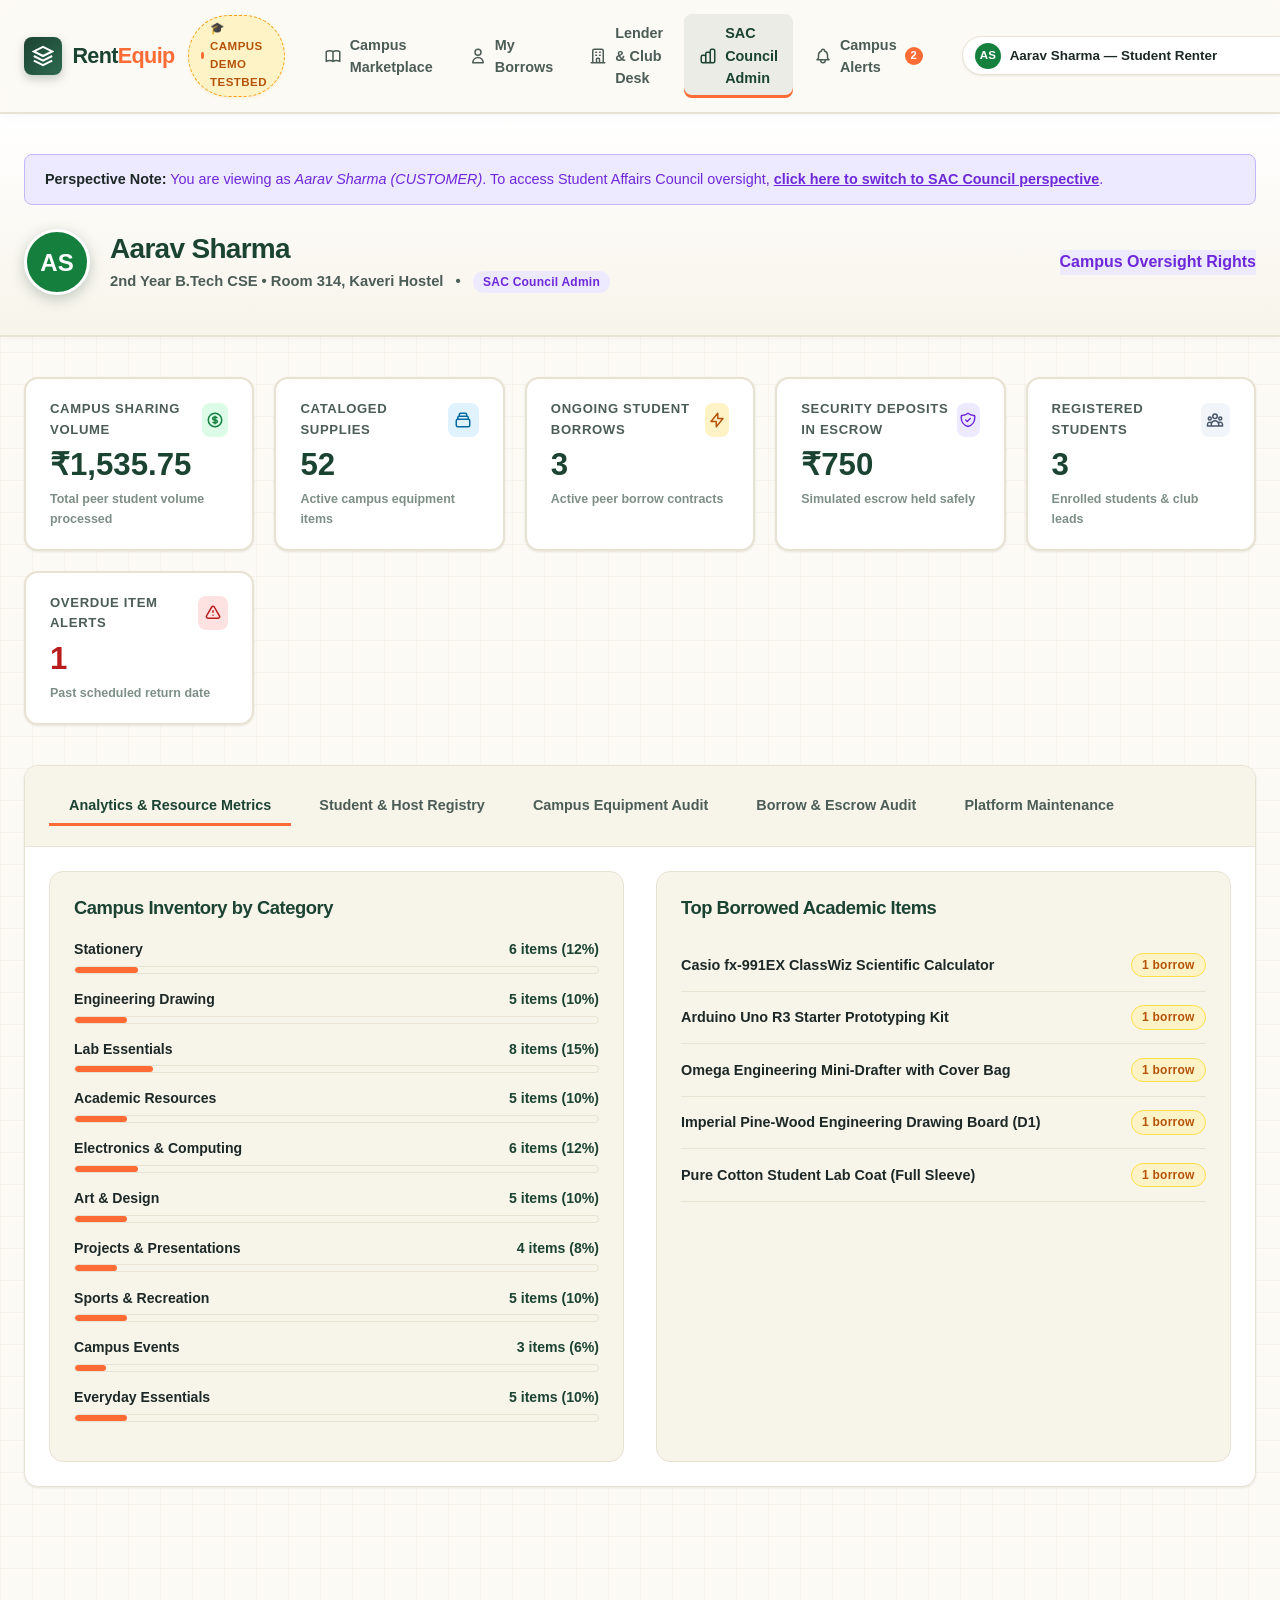
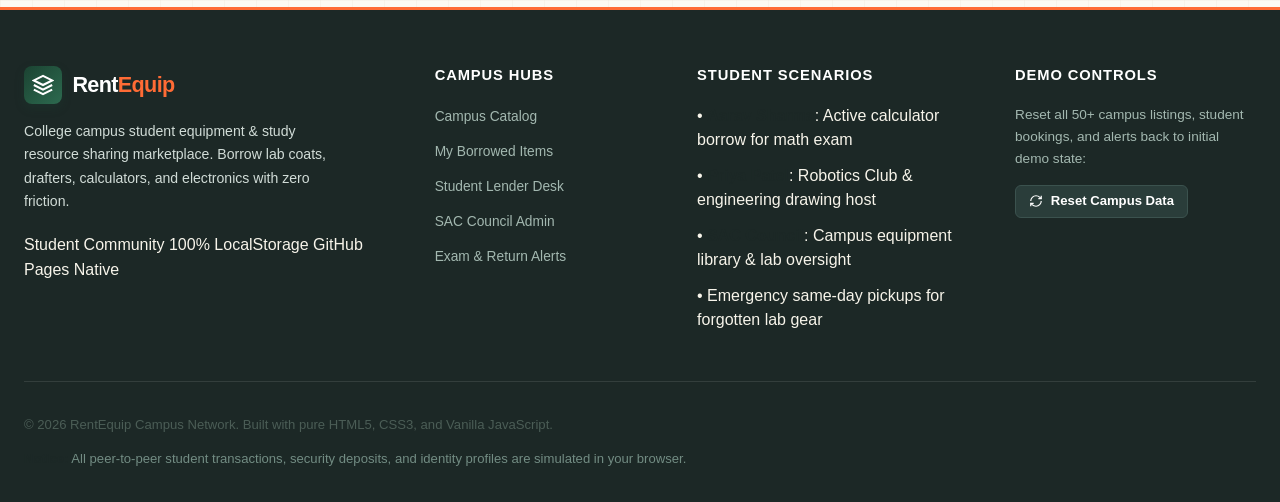
==== commit 28d556ed: "feat: transform RentEquip into college campus rental marketplace with 52 items in Rupee pricing" ====
--- a/admin.html
+++ b/admin.html
@@ -3,8 +3,8 @@
 <head>
   <meta charset="UTF-8">
   <meta name="viewport" content="width=device-width, initial-scale=1.0">
-  <meta name="description" content="RentEquip - Admin Control Center: platform analytics, user management, global equipment audits, escrow tracking, and database maintenance.">
-  <title>Admin Operations Center — RentEquip</title>
+  <meta name="description" content="RentEquip - Student Affairs Council (SAC) Admin: campus resource analytics, student user registry, equipment inventory audits, and escrow tracking.">
+  <title>SAC Operations Center — RentEquip</title>
   
   <!-- CSS Stylesheets -->
   <link rel="stylesheet" href="css/base.css">
@@ -21,25 +21,24 @@
       <!-- Admin Perspective Banner -->
       <section class="dashboard-header-banner">
         <div class="container">
-          <!-- Role switch banner if not admin -->
-          <div id="admin-role-warning-banner" style="display: none; background: rgba(139, 92, 246, 0.12); border: 1px solid rgba(139, 92, 246, 0.35); padding: 0.85rem 1.25rem; border-radius: var(--radius-sm); margin-bottom: 1.5rem; font-size: 0.88rem; color: #c084fc;"></div>
+          <div id="admin-role-warning-banner" style="display: none; background: #ede9fe; border: 1.5px solid #c4b5fd; padding: 0.85rem 1.25rem; border-radius: var(--radius-sm); margin-bottom: 1.5rem; font-size: 0.9rem; color: #6d28d9;"></div>
 
           <div class="dashboard-header-flex">
             <div class="dashboard-user-profile">
-              <div class="user-avatar-large" id="admin-user-avatar">ER</div>
+              <div class="user-avatar-large" id="admin-user-avatar">SAC</div>
               <div>
-                <h1 class="dashboard-title" id="admin-user-name">Elena Rostova</h1>
+                <h1 class="dashboard-title" id="admin-user-name">Student Affairs Council &amp; Lab Desk</h1>
                 <div class="dashboard-subtitle">
-                  <span id="admin-user-company">RentEquip Platform Trust &amp; Safety</span>
+                  <span id="admin-user-company">Central Equipment Library &amp; Student Council</span>
                   <span>•</span>
-                  <span class="badge badge-admin">Administrator Perspective</span>
+                  <span class="badge badge-admin">SAC Council Admin</span>
                 </div>
               </div>
             </div>
 
             <div class="dashboard-header-actions">
-              <span class="meta-tag" style="background: rgba(139, 92, 246, 0.15); color: #c084fc; border-color: rgba(139, 92, 246, 0.3); font-weight: 700;">
-                Full Platform Rights
+              <span class="meta-tag" style="background: #ede9fe; color: #6d28d9; border-color: #c4b5fd; font-weight: 800;">
+                Campus Oversight Rights
               </span>
             </div>
           </div>
@@ -47,83 +46,83 @@
       </section>
 
       <div class="container">
-        <!-- Marketplace KPI Metrics Grid -->
+        <!-- Campus KPI Metrics Grid -->
         <div class="stats-grid">
           <div class="stat-card">
             <div class="stat-card-header">
-              <span class="stat-label">Platform Gross Volume</span>
-              <div class="stat-icon" style="background: rgba(16, 185, 129, 0.15); color: #34d399;">
+              <span class="stat-label">Campus Sharing Volume</span>
+              <div class="stat-icon" style="background: #dcfce7; color: #15803d;">
                 <svg width="18" height="18" fill="none" stroke="currentColor" stroke-width="2" viewBox="0 0 24 24">
                   <path stroke-linecap="round" stroke-linejoin="round" d="M12 8c-1.657 0-3 .895-3 2s1.343 2 3 2 3 .895 3 2-1.343 2-3 2m0-8c1.11 0 2.08.402 2.599 1M12 8V7m0 1v8m0 0v1m0-1c-1.11 0-2.08-.402-2.599-1M21 12a9 9 0 11-18 0 9 9 0 0118 0z"/>
                 </svg>
               </div>
             </div>
-            <div class="stat-value" id="kpi-admin-volume">$0.00</div>
-            <div class="stat-subtext">Total transaction value processed</div>
-          </div>
-
-          <div class="stat-card">
-            <div class="stat-card-header">
-              <span class="stat-label">Total Fleet Units</span>
-              <div class="stat-icon" style="background: rgba(2, 132, 199, 0.15); color: #38bdf8;">
+            <div class="stat-value" id="kpi-admin-volume">₹0</div>
+            <div class="stat-subtext">Total peer student volume processed</div>
+          </div>
+
+          <div class="stat-card">
+            <div class="stat-card-header">
+              <span class="stat-label">Cataloged Supplies</span>
+              <div class="stat-icon" style="background: #e0f2fe; color: #0369a1;">
                 <svg width="18" height="18" fill="none" stroke="currentColor" stroke-width="2" viewBox="0 0 24 24">
                   <path stroke-linecap="round" stroke-linejoin="round" d="M19 11H5m14 0a2 2 0 012 2v6a2 2 0 01-2 2H5a2 2 0 01-2-2v-6a2 2 0 012-2m14 0V9a2 2 0 00-2-2M5 11V9a2 2 0 012-2m0 0V5a2 2 0 012-2h6a2 2 0 012 2v2M7 7h10"/>
                 </svg>
               </div>
             </div>
-            <div class="stat-value" id="kpi-admin-equipment">0</div>
-            <div class="stat-subtext">Catalog fleet listings</div>
-          </div>
-
-          <div class="stat-card">
-            <div class="stat-card-header">
-              <span class="stat-label">Ongoing Rentals</span>
-              <div class="stat-icon" style="background: rgba(245, 158, 11, 0.15); color: #fbbf24;">
+            <div class="stat-value" id="kpi-admin-equipment">52</div>
+            <div class="stat-subtext">Active campus equipment items</div>
+          </div>
+
+          <div class="stat-card">
+            <div class="stat-card-header">
+              <span class="stat-label">Ongoing Student Borrows</span>
+              <div class="stat-icon" style="background: #fef3c7; color: #b45309;">
                 <svg width="18" height="18" fill="none" stroke="currentColor" stroke-width="2" viewBox="0 0 24 24">
                   <path stroke-linecap="round" stroke-linejoin="round" d="M13 10V3L4 14h7v7l9-11h-7z"/>
                 </svg>
               </div>
             </div>
             <div class="stat-value" id="kpi-admin-rentals">0</div>
-            <div class="stat-subtext">Active or approved contracts</div>
-          </div>
-
-          <div class="stat-card">
-            <div class="stat-card-header">
-              <span class="stat-label">Escrow Deposits</span>
-              <div class="stat-icon" style="background: rgba(139, 92, 246, 0.15); color: #c084fc;">
+            <div class="stat-subtext">Active peer borrow contracts</div>
+          </div>
+
+          <div class="stat-card">
+            <div class="stat-card-header">
+              <span class="stat-label">Security Deposits in Escrow</span>
+              <div class="stat-icon" style="background: #ede9fe; color: #6d28d9;">
                 <svg width="18" height="18" fill="none" stroke="currentColor" stroke-width="2" viewBox="0 0 24 24">
                   <path stroke-linecap="round" stroke-linejoin="round" d="M9 12l2 2 4-4m5.618-4.016A11.955 11.955 0 0112 2.944a11.955 11.955 0 01-8.618 3.04A12.02 12.02 0 003 9c0 5.591 3.824 10.29 9 11.622 5.176-1.332 9-6.03 9-11.622 0-1.042-.133-2.052-.382-3.016z"/>
                 </svg>
               </div>
             </div>
-            <div class="stat-value" id="kpi-admin-escrow">$0.00</div>
-            <div class="stat-subtext">Simulated funds currently held</div>
-          </div>
-
-          <div class="stat-card">
-            <div class="stat-card-header">
-              <span class="stat-label">Registered Users</span>
-              <div class="stat-icon" style="background: rgba(148, 163, 184, 0.15); color: #cbd5e1;">
+            <div class="stat-value" id="kpi-admin-escrow">₹0</div>
+            <div class="stat-subtext">Simulated escrow held safely</div>
+          </div>
+
+          <div class="stat-card">
+            <div class="stat-card-header">
+              <span class="stat-label">Registered Students</span>
+              <div class="stat-icon" style="background: #f1f5f9; color: #475569;">
                 <svg width="18" height="18" fill="none" stroke="currentColor" stroke-width="2" viewBox="0 0 24 24">
                   <path stroke-linecap="round" stroke-linejoin="round" d="M17 20h5v-2a3 3 0 00-5.356-1.857M17 20H7m10 0v-2c0-.656-.126-1.283-.356-1.857M7 20H2v-2a3 3 0 015.356-1.857M7 20v-2c0-.656.126-1.283.356-1.857m0 0a5.002 5.002 0 019.288 0M15 7a3 3 0 11-6 0 3 3 0 016 0zm6 3a2 2 0 11-4 0 2 2 0 014 0zM7 10a2 2 0 11-4 0 2 2 0 014 0z"/>
                 </svg>
               </div>
             </div>
             <div class="stat-value" id="kpi-admin-users">0</div>
-            <div class="stat-subtext">Contractors &amp; equipment hosts</div>
-          </div>
-
-          <div class="stat-card">
-            <div class="stat-card-header">
-              <span class="stat-label">Overdue Alerts</span>
-              <div class="stat-icon" style="background: rgba(239, 68, 68, 0.15); color: #f87171;">
+            <div class="stat-subtext">Enrolled students &amp; club leads</div>
+          </div>
+
+          <div class="stat-card">
+            <div class="stat-card-header">
+              <span class="stat-label">Overdue Item Alerts</span>
+              <div class="stat-icon" style="background: #fee2e2; color: #b91c1c;">
                 <svg width="18" height="18" fill="none" stroke="currentColor" stroke-width="2" viewBox="0 0 24 24">
                   <path stroke-linecap="round" stroke-linejoin="round" d="M12 9v2m0 4h.01m-6.938 4h13.856c1.54 0 2.502-1.667 1.732-3L13.732 4c-.77-1.333-2.694-1.333-3.464 0L3.34 16c-.77 1.333.192 3 1.732 3z"/>
                 </svg>
               </div>
             </div>
-            <div class="stat-value" id="kpi-admin-overdue" style="color: #f87171;">0</div>
+            <div class="stat-value" id="kpi-admin-overdue" style="color: #b91c1c;">0</div>
             <div class="stat-subtext">Past scheduled return date</div>
           </div>
         </div>
@@ -132,10 +131,10 @@
         <div class="card" style="margin-bottom: 3.5rem;">
           <div class="card-header">
             <div class="tab-group" id="admin-tabs" style="margin-bottom: 0; border-bottom: none;">
-              <button class="tab-btn active" data-tab="overview">Analytics &amp; Fleet Metrics</button>
-              <button class="tab-btn" data-tab="users">User Registry</button>
-              <button class="tab-btn" data-tab="equipment">Global Equipment Audit</button>
-              <button class="tab-btn" data-tab="rentals">Rentals &amp; Escrow Audit</button>
+              <button class="tab-btn active" data-tab="overview">Analytics &amp; Resource Metrics</button>
+              <button class="tab-btn" data-tab="users">Student &amp; Host Registry</button>
+              <button class="tab-btn" data-tab="equipment">Campus Equipment Audit</button>
+              <button class="tab-btn" data-tab="rentals">Borrow &amp; Escrow Audit</button>
               <button class="tab-btn" data-tab="maintenance">Platform Maintenance</button>
             </div>
           </div>
@@ -144,15 +143,15 @@
             <!-- PANEL 1: ANALYTICS -->
             <div id="panel-overview">
               <div style="display: grid; grid-template-columns: 1fr 1fr; gap: 2rem;">
-                <div style="background: var(--color-surface-raised); border: 1px solid var(--color-border); border-radius: var(--radius-md); padding: 1.5rem;">
-                  <h3 style="font-size: 1.1rem; margin-bottom: 1.25rem;">Fleet Inventory by Category</h3>
+                <div style="background: var(--color-surface-raised); border: 1.5px solid var(--color-border); border-radius: var(--radius-md); padding: 1.5rem;">
+                  <h3 style="font-size: 1.15rem; margin-bottom: 1.25rem; color: var(--color-primary);">Campus Inventory by Category</h3>
                   <div id="admin-category-breakdown">
                     <!-- Dynamically rendered -->
                   </div>
                 </div>
 
-                <div style="background: var(--color-surface-raised); border: 1px solid var(--color-border); border-radius: var(--radius-md); padding: 1.5rem;">
-                  <h3 style="font-size: 1.1rem; margin-bottom: 1.25rem;">Top Booked Equipment Units</h3>
+                <div style="background: var(--color-surface-raised); border: 1.5px solid var(--color-border); border-radius: var(--radius-md); padding: 1.5rem;">
+                  <h3 style="font-size: 1.15rem; margin-bottom: 1.25rem; color: var(--color-primary);">Top Borrowed Academic Items</h3>
                   <div id="admin-top-equipment">
                     <!-- Dynamically rendered -->
                   </div>
@@ -166,10 +165,10 @@
                 <table class="data-table">
                   <thead>
                     <tr>
-                      <th>User &amp; Contact</th>
-                      <th>System Role</th>
-                      <th>Company</th>
-                      <th>Rating &amp; Joined</th>
+                      <th>Student &amp; Roll Email</th>
+                      <th>Campus Role</th>
+                      <th>Hostel / Club Affiliation</th>
+                      <th>Peer Rating &amp; Batch</th>
                       <th>Perspective Action</th>
                     </tr>
                   </thead>
@@ -186,9 +185,9 @@
                 <table class="data-table">
                   <thead>
                     <tr>
-                      <th>Equipment Unit</th>
-                      <th>Host / Owner</th>
-                      <th>Rates</th>
+                      <th>Supply Item</th>
+                      <th>Host / Location</th>
+                      <th>Daily Rate &amp; Deposit</th>
                       <th>Status</th>
                       <th>Admin Actions</th>
                     </tr>
@@ -206,12 +205,12 @@
                 <table class="data-table">
                   <thead>
                     <tr>
-                      <th>Booking Ref &amp; Unit</th>
-                      <th>Customer &rarr; Host</th>
+                      <th>Borrow ID &amp; Item</th>
+                      <th>Student &rarr; Host</th>
                       <th>Dates &amp; Total</th>
-                      <th>Rental Status</th>
+                      <th>Status</th>
                       <th>Payment &amp; Escrow</th>
-                      <th>Admin Override</th>
+                      <th>SAC Override</th>
                     </tr>
                   </thead>
                   <tbody id="admin-rentals-tbody">
@@ -224,10 +223,10 @@
             <!-- PANEL 5: MAINTENANCE & TOOLS -->
             <div id="panel-maintenance" style="display: none;">
               <div style="max-width: 680px;">
-                <div style="background: var(--color-surface-raised); border: 1px solid var(--color-border); border-radius: var(--radius-md); padding: 1.5rem; margin-bottom: 1.5rem;">
-                  <h3 style="font-size: 1.1rem; margin-bottom: 0.5rem;">Backup &amp; Export Database</h3>
-                  <p style="font-size: 0.88rem; color: var(--color-text-muted); margin-bottom: 1rem;">
-                    Download a full JSON dump containing all simulated equipment, bookings, user profiles, verified reviews, and notifications stored in your browser.
+                <div style="background: var(--color-surface-raised); border: 1.5px solid var(--color-border); border-radius: var(--radius-md); padding: 1.5rem; margin-bottom: 1.5rem;">
+                  <h3 style="font-size: 1.15rem; margin-bottom: 0.5rem; color: var(--color-primary);">Export Campus Database Backup</h3>
+                  <p style="font-size: 0.9rem; color: var(--color-text-muted); margin-bottom: 1rem;">
+                    Download a full JSON backup of all 50+ campus supplies, student bookings, peer reviews, and alerts saved in your browser's LocalStorage.
                   </p>
                   <div style="display: flex; gap: 0.75rem;">
                     <button class="btn btn-primary btn-sm" id="btn-export-json">
@@ -240,13 +239,13 @@
                   </div>
                 </div>
 
-                <div style="background: rgba(239, 68, 68, 0.08); border: 1px solid rgba(239, 68, 68, 0.3); border-radius: var(--radius-md); padding: 1.5rem;">
-                  <h3 style="font-size: 1.1rem; color: #f87171; margin-bottom: 0.5rem;">Factory Reset Test Data</h3>
-                  <p style="font-size: 0.88rem; color: var(--color-text-muted); margin-bottom: 1rem;">
-                    Clear all modified local state and re-seed the standard demonstration datasets: 12 commercial equipment models, active/overdue rental scenarios, reviews, and notifications.
+                <div style="background: #fee2e2; border: 1.5px solid #fca5a5; border-radius: var(--radius-md); padding: 1.5rem;">
+                  <h3 style="font-size: 1.15rem; color: #b91c1c; margin-bottom: 0.5rem;">Reset Campus Seed Data</h3>
+                  <p style="font-size: 0.9rem; color: #7f1d1d; margin-bottom: 1rem;">
+                    Clear all modified local changes and re-seed the full 50+ campus inventory covering stationery, engineering drawing, lab essentials, textbooks, tech, art, and sports.
                   </p>
                   <button class="btn btn-danger btn-sm" id="btn-admin-reset-data">
-                    Reset All Data to Initial Demo State
+                    Reset to 50+ Campus Seed Defaults
                   </button>
                 </div>
               </div>
--- a/css/base.css
+++ b/css/base.css
@@ -1,65 +1,71 @@
 /**
- * RentEquip - Base Stylesheet & Design System Tokens
- * Industrial, high-contrast, professional equipment marketplace styling.
+ * RentEquip - Campus Base Stylesheet & Academic Design System Tokens
+ * Vibrant, youthful, friendly college community marketplace aesthetic.
  */
 
 :root {
-  /* Color Palette - Industrial Dark Slate & Safety Amber */
-  --color-bg: #0b0f17;
-  --color-surface: #111827;
-  --color-surface-raised: #1f2937;
-  --color-surface-hover: #374151;
-  --color-border: #374151;
-  --color-border-subtle: #1f2937;
-
-  /* Text Colors */
-  --color-text-main: #f8fafc;
-  --color-text-muted: #94a3b8;
-  --color-text-dim: #64748b;
-
-  /* Brand Accents */
-  --color-primary: #f59e0b;
-  --color-primary-hover: #d97706;
-  --color-primary-light: rgba(245, 158, 11, 0.15);
-  --color-primary-text: #1e1b18;
-
-  /* State & Semantic Colors */
-  --color-success: #10b981;
-  --color-success-bg: rgba(16, 185, 129, 0.15);
-  --color-warning: #f59e0b;
-  --color-warning-bg: rgba(245, 158, 11, 0.15);
-  --color-danger: #ef4444;
-  --color-danger-bg: rgba(239, 68, 68, 0.15);
-  --color-info: #0284c7;
-  --color-info-bg: rgba(2, 132, 199, 0.15);
-  --color-purple: #8b5cf6;
-  --color-purple-bg: rgba(139, 92, 246, 0.15);
+  /* Campus Color Palette */
+  --color-bg: #fcfaf4;                   /* Notebook cream / warm paper */
+  --color-surface: #ffffff;              /* Crisp card white */
+  --color-surface-raised: #f7f4ea;       /* Subtle cream raised surface */
+  --color-surface-hover: #f1ede0;        /* Muted paper hover */
+  --color-border: #e8e2d2;               /* Lined paper margin border */
+  --color-border-subtle: #f3efe4;
+
+  /* Deep Academic Inks & Text Colors */
+  --color-text-main: #1c2826;            /* Deep fountain-pen dark slate */
+  --color-text-muted: #4b5d56;           /* Academic green-slate */
+  --color-text-dim: #7d8f87;             /* Soft pencil lead grey */
+
+  /* Campus Brand Accents */
+  --color-primary: #1b4332;              /* Deep Academic Forest Green */
+  --color-primary-hover: #082f1e;
+  --color-primary-light: rgba(27, 67, 50, 0.08);
+  --color-primary-text: #ffffff;
+
+  --color-accent-orange: #ff6b35;        /* Vibrant student activity orange */
+  --color-accent-yellow: #f59e0b;        /* Warm sunshine highlighter yellow */
+  --color-accent-blue: #0284c7;          /* Sky blue engineering ink */
+  --color-accent-purple: #7c3aed;        /* Fest & cultural violet */
+  --color-accent-pink: #ec4899;          /* Arts marker pink */
+
+  /* Semantic State Colors */
+  --color-success: #15803d;              /* Campus green (Available) */
+  --color-success-bg: rgba(21, 128, 61, 0.12);
+  --color-warning: #d97706;              /* Amber reminder */
+  --color-warning-bg: rgba(217, 119, 6, 0.12);
+  --color-danger: #dc2626;               /* Red overdue/declined alert */
+  --color-danger-bg: rgba(220, 38, 38, 0.12);
+  --color-info: #0284c7;                 /* Blue informational */
+  --color-info-bg: rgba(2, 132, 199, 0.12);
 
   /* Typography */
-  --font-family-sans: -apple-system, BlinkMacSystemFont, "Segoe UI", Roboto, "Helvetica Neue", Arial, sans-serif;
+  --font-family-sans: -apple-system, BlinkMacSystemFont, "Segoe UI", Roboto, "Inter", "Helvetica Neue", Arial, sans-serif;
+  --font-family-handwriting: "Caveat", "Architects Daughter", cursive, sans-serif;
   --font-family-mono: ui-monospace, SFMono-Regular, Menlo, Monaco, Consolas, "Liberation Mono", "Courier New", monospace;
 
-  /* Elevation & Shadows */
-  --shadow-sm: 0 1px 2px 0 rgba(0, 0, 0, 0.35);
-  --shadow-md: 0 4px 6px -1px rgba(0, 0, 0, 0.4), 0 2px 4px -1px rgba(0, 0, 0, 0.3);
-  --shadow-lg: 0 10px 15px -3px rgba(0, 0, 0, 0.5), 0 4px 6px -2px rgba(0, 0, 0, 0.35);
-  --shadow-xl: 0 20px 25px -5px rgba(0, 0, 0, 0.6), 0 10px 10px -5px rgba(0, 0, 0, 0.4);
-
-  /* Border Radii */
-  --radius-sm: 6px;
-  --radius-md: 10px;
-  --radius-lg: 16px;
+  /* Tactile Shadows & Card Elevations */
+  --shadow-sm: 0 1px 3px rgba(28, 40, 38, 0.06), 0 1px 2px rgba(28, 40, 38, 0.04);
+  --shadow-md: 0 4px 10px rgba(28, 40, 38, 0.08), 0 2px 4px rgba(28, 40, 38, 0.04);
+  --shadow-lg: 0 12px 24px -4px rgba(28, 40, 38, 0.1), 0 4px 8px -2px rgba(28, 40, 38, 0.05);
+  --shadow-xl: 0 20px 32px -6px rgba(28, 40, 38, 0.14), 0 8px 14px -4px rgba(28, 40, 38, 0.08);
+
+  /* Border Radii (Youthful & Friendly) */
+  --radius-sm: 8px;
+  --radius-md: 14px;
+  --radius-lg: 20px;
   --radius-full: 9999px;
 
-  /* Transitions */
-  --transition-fast: 150ms cubic-bezier(0.4, 0, 0.2, 1);
-  --transition-normal: 250ms cubic-bezier(0.4, 0, 0.2, 1);
-
-  /* Max Widths */
+  /* Smooth Transitions */
+  --transition-fast: 150ms cubic-bezier(0.16, 1, 0.3, 1);
+  --transition-normal: 250ms cubic-bezier(0.16, 1, 0.3, 1);
+  --transition-bounce: 350ms cubic-bezier(0.34, 1.56, 0.64, 1);
+
+  /* Layout Widths */
   --max-width-site: 1320px;
 }
 
-/* Modern CSS Reset */
+/* Modern Reset */
 *, *::before, *::after {
   box-sizing: border-box;
   margin: 0;
@@ -70,7 +76,7 @@
   font-family: var(--font-family-sans);
   background-color: var(--color-bg);
   color: var(--color-text-main);
-  line-height: 1.5;
+  line-height: 1.55;
   -webkit-font-smoothing: antialiased;
   -moz-osx-font-smoothing: grayscale;
   scroll-behavior: smooth;
@@ -81,6 +87,11 @@
   display: flex;
   flex-direction: column;
   background-color: var(--color-bg);
+  /* Subtle notebook ruled lines feel */
+  background-image: 
+    linear-gradient(to right, rgba(232, 226, 210, 0.25) 1px, transparent 1px),
+    linear-gradient(to bottom, rgba(232, 226, 210, 0.25) 1px, transparent 1px);
+  background-size: 32px 32px;
   color: var(--color-text-main);
 }
 
@@ -88,7 +99,7 @@
   overflow: hidden;
 }
 
-/* Layout Containers */
+/* Site Layout Wrapper */
 .site-wrapper {
   display: flex;
   flex-direction: column;
@@ -98,6 +109,12 @@
 .main-content {
   flex: 1 0 auto;
   padding-bottom: 4rem;
+  animation: page-fade-in 0.4s ease-out;
+}
+
+@keyframes page-fade-in {
+  from { opacity: 0; transform: translateY(8px); }
+  to { opacity: 1; transform: translateY(0); }
 }
 
 .container {
@@ -109,22 +126,22 @@
   padding-right: 1.5rem;
 }
 
-/* Typography Helpers */
+/* Typography Hierarchy */
 h1, h2, h3, h4, h5, h6 {
   color: var(--color-text-main);
-  font-weight: 700;
+  font-weight: 800;
   line-height: 1.25;
-  letter-spacing: -0.02em;
-}
-
-h1 { font-size: clamp(2rem, 3.5vw, 2.75rem); }
-h2 { font-size: clamp(1.5rem, 2.5vw, 2rem); }
-h3 { font-size: clamp(1.25rem, 2vw, 1.5rem); }
+  letter-spacing: -0.025em;
+}
+
+h1 { font-size: clamp(2.1rem, 4vw, 3rem); }
+h2 { font-size: clamp(1.6rem, 2.8vw, 2.2rem); }
+h3 { font-size: clamp(1.25rem, 2vw, 1.55rem); }
 h4 { font-size: 1.15rem; }
 
 p {
   color: var(--color-text-muted);
-  line-height: 1.6;
+  line-height: 1.65;
 }
 
 a {
@@ -134,12 +151,42 @@
 }
 
 a:hover {
-  color: var(--color-primary-hover);
+  color: var(--color-accent-orange);
 }
 
 strong {
   color: var(--color-text-main);
-  font-weight: 600;
+  font-weight: 700;
+}
+
+/* Notebook Sticker & Campus Badges */
+.sticker-tag {
+  display: inline-flex;
+  align-items: center;
+  gap: 0.35rem;
+  padding: 0.25rem 0.65rem;
+  background: #fef08a;
+  border: 1px dashed #ca8a04;
+  border-radius: 6px;
+  font-size: 0.75rem;
+  font-weight: 800;
+  color: #854d0e;
+  transform: rotate(-1deg);
+  box-shadow: 1px 2px 4px rgba(0,0,0,0.06);
+}
+
+.sticker-tag-blue {
+  background: #e0f2fe;
+  border-color: #0284c7;
+  color: #0369a1;
+  transform: rotate(1deg);
+}
+
+.sticker-tag-green {
+  background: #dcfce7;
+  border-color: #16a34a;
+  color: #15803d;
+  transform: rotate(-1.5deg);
 }
 
 /* Accessibility */
@@ -156,11 +203,11 @@
 }
 
 :focus-visible {
-  outline: 2px solid var(--color-primary);
+  outline: 3px solid var(--color-accent-orange);
   outline-offset: 2px;
 }
 
-/* General Layout Utilities */
+/* Universal Layout Utilities */
 .flex { display: flex; }
 .flex-col { display: flex; flex-direction: column; }
 .items-center { align-items: center; }
@@ -179,4 +226,31 @@
 .text-dim { color: var(--color-text-dim); }
 .text-center { text-align: center; }
 .font-semibold { font-weight: 600; }
+.font-bold { font-weight: 700; }
 .font-mono { font-family: var(--font-family-mono); }
+
+/* Native Floating Academic Elements Animation */
+@keyframes float-slow {
+  0%, 100% { transform: translateY(0px) rotate(0deg); }
+  50% { transform: translateY(-10px) rotate(3deg); }
+}
+
+@keyframes float-reverse {
+  0%, 100% { transform: translateY(0px) rotate(0deg); }
+  50% { transform: translateY(12px) rotate(-4deg); }
+}
+
+@keyframes pulse-gentle {
+  0%, 100% { transform: scale(1); opacity: 1; }
+  50% { transform: scale(1.05); opacity: 0.85; }
+}
+
+/* Reduced Motion Support */
+@media (prefers-reduced-motion: reduce) {
+  *, *::before, *::after {
+    animation-duration: 0.01ms !important;
+    animation-iteration-count: 1 !important;
+    transition-duration: 0.01ms !important;
+    scroll-behavior: auto !important;
+  }
+}
--- a/css/components.css
+++ b/css/components.css
@@ -1,26 +1,27 @@
 /**
- * RentEquip - Component Stylesheet
- * Reusable buttons, badges, modals, toasts, cards, navigation, and forms.
+ * RentEquip - Campus Component Stylesheet
+ * Interactive student navigation, buttons, badges, modals, toasts, cards, and celebration animations.
  */
 
 /* ==========================================================================
-   Top Navigation Header
+   Campus Top Navigation Header
    ========================================================================== */
 .main-header {
   position: sticky;
   top: 0;
   z-index: 100;
-  background-color: rgba(17, 24, 39, 0.95);
-  backdrop-filter: blur(12px);
-  -webkit-backdrop-filter: blur(12px);
-  border-bottom: 1px solid var(--color-border);
-  transition: border-color var(--transition-fast);
+  background-color: rgba(252, 250, 244, 0.94);
+  backdrop-filter: blur(14px);
+  -webkit-backdrop-filter: blur(14px);
+  border-bottom: 2px solid var(--color-border);
+  box-shadow: 0 2px 10px rgba(28, 40, 38, 0.04);
+  transition: all var(--transition-fast);
 }
 
 .nav-container {
   max-width: var(--max-width-site);
   margin: 0 auto;
-  padding: 0.75rem 1.5rem;
+  padding: 0.85rem 1.5rem;
   display: flex;
   align-items: center;
   justify-content: space-between;
@@ -30,97 +31,99 @@
 .nav-brand-section {
   display: flex;
   align-items: center;
-  gap: 1rem;
+  gap: 0.85rem;
 }
 
 .brand-logo {
   display: inline-flex;
   align-items: center;
-  gap: 0.6rem;
+  gap: 0.65rem;
   text-decoration: none;
   font-weight: 800;
   font-size: 1.35rem;
   letter-spacing: -0.03em;
-  color: var(--color-text-main);
+  color: var(--color-primary);
+  transition: transform var(--transition-bounce);
+}
+
+.brand-logo:hover {
+  transform: scale(1.03);
 }
 
 .brand-icon {
   display: inline-flex;
   align-items: center;
   justify-content: center;
-  width: 36px;
-  height: 36px;
-  background: linear-gradient(135deg, #f59e0b, #d97706);
-  color: #1e1b18;
+  width: 38px;
+  height: 38px;
+  background: linear-gradient(135deg, var(--color-primary) 0%, #2d6a4f 100%);
+  color: #ffffff;
   border-radius: var(--radius-sm);
-  box-shadow: 0 2px 8px rgba(245, 158, 11, 0.35);
+  box-shadow: 0 4px 10px rgba(27, 67, 50, 0.25);
 }
 
 .brand-name {
-  color: var(--color-text-main);
+  color: var(--color-primary);
 }
 
 .brand-highlight {
-  color: var(--color-primary);
+  color: var(--color-accent-orange);
 }
 
 .simulation-pill {
   display: inline-flex;
   align-items: center;
-  gap: 0.45rem;
-  padding: 0.2rem 0.65rem;
-  background-color: rgba(245, 158, 11, 0.12);
-  border: 1px solid rgba(245, 158, 11, 0.3);
+  gap: 0.4rem;
+  padding: 0.25rem 0.75rem;
+  background-color: #fef3c7;
+  border: 1.5px dashed #f59e0b;
   border-radius: var(--radius-full);
-  font-size: 0.68rem;
-  font-weight: 700;
-  color: #fbbf24;
-  letter-spacing: 0.05em;
+  font-size: 0.72rem;
+  font-weight: 800;
+  color: #b45309;
+  letter-spacing: 0.04em;
   text-transform: uppercase;
+  box-shadow: 0 1px 3px rgba(245, 158, 11, 0.15);
 }
 
 .simulation-dot {
-  width: 6px;
-  height: 6px;
+  width: 7px;
+  height: 7px;
   border-radius: 50%;
-  background-color: #fbbf24;
-  animation: pulse-dot 2s infinite ease-in-out;
-}
-
-@keyframes pulse-dot {
-  0%, 100% { opacity: 1; transform: scale(1); }
-  50% { opacity: 0.35; transform: scale(0.85); }
-}
-
-/* Desktop Navigation */
+  background-color: var(--color-accent-orange);
+  animation: pulse-gentle 1.8s infinite ease-in-out;
+}
+
+/* Desktop Navigation Links */
 .nav-links {
   display: flex;
   align-items: center;
-  gap: 0.25rem;
+  gap: 0.35rem;
 }
 
 .nav-link {
   display: inline-flex;
   align-items: center;
   gap: 0.5rem;
-  padding: 0.5rem 0.85rem;
+  padding: 0.55rem 0.95rem;
   color: var(--color-text-muted);
-  font-size: 0.88rem;
-  font-weight: 600;
+  font-size: 0.9rem;
+  font-weight: 700;
   border-radius: var(--radius-sm);
   text-decoration: none;
   transition: all var(--transition-fast);
+  position: relative;
 }
 
 .nav-link:hover {
-  color: var(--color-text-main);
+  color: var(--color-primary);
   background-color: var(--color-surface-raised);
 }
 
 .nav-link.active {
-  color: #fbbf24;
-  background-color: rgba(245, 158, 11, 0.12);
-  box-shadow: inset 0 -2px 0 var(--color-primary);
+  color: var(--color-primary);
+  background-color: var(--color-primary-light);
+  box-shadow: inset 0 -3px 0 var(--color-accent-orange);
 }
 
 .nav-svg {
@@ -133,16 +136,16 @@
   justify-content: center;
   min-width: 18px;
   height: 18px;
-  padding: 0 4px;
-  background-color: var(--color-danger);
+  padding: 0 5px;
+  background-color: var(--color-accent-orange);
   color: #ffffff;
   border-radius: var(--radius-full);
   font-size: 0.7rem;
-  font-weight: 700;
+  font-weight: 800;
   line-height: 1;
 }
 
-/* User Perspective Selector */
+/* Role / Student Perspective Selector */
 .nav-user-control {
   display: flex;
   align-items: center;
@@ -156,27 +159,29 @@
 .role-selector {
   display: flex;
   align-items: center;
-  gap: 0.5rem;
-  background-color: var(--color-surface-raised);
-  border: 1px solid var(--color-border);
-  padding: 0.3rem 0.65rem;
+  gap: 0.55rem;
+  background-color: var(--color-surface);
+  border: 1.5px solid var(--color-border);
+  padding: 0.35rem 0.75rem;
   border-radius: var(--radius-full);
   cursor: pointer;
-  transition: border-color var(--transition-fast), background-color var(--transition-fast);
+  box-shadow: var(--shadow-sm);
+  transition: all var(--transition-fast);
 }
 
 .role-selector:hover {
   border-color: var(--color-primary);
+  box-shadow: var(--shadow-md);
 }
 
 .role-avatar-circle {
-  width: 24px;
-  height: 24px;
+  width: 26px;
+  height: 26px;
   border-radius: 50%;
   display: flex;
   align-items: center;
   justify-content: center;
-  font-size: 0.7rem;
+  font-size: 0.72rem;
   font-weight: 800;
   color: #ffffff;
   flex-shrink: 0;
@@ -188,10 +193,11 @@
   background: transparent;
   border: none;
   color: var(--color-text-main);
-  font-size: 0.82rem;
-  font-weight: 600;
+  font-size: 0.84rem;
+  font-weight: 700;
   cursor: pointer;
-  padding-right: 1.25rem;
+  padding-right: 1.35rem;
+  font-family: inherit;
 }
 
 .role-dropdown:focus {
@@ -202,15 +208,15 @@
   position: absolute;
   right: 0.75rem;
   pointer-events: none;
-  color: var(--color-text-muted);
+  color: var(--color-text-dim);
 }
 
 .mobile-menu-btn {
   display: none;
-  background: transparent;
-  border: 1px solid var(--color-border);
-  color: var(--color-text-main);
-  padding: 0.4rem;
+  background: var(--color-surface);
+  border: 1.5px solid var(--color-border);
+  color: var(--color-text-main);
+  padding: 0.45rem;
   border-radius: var(--radius-sm);
   cursor: pointer;
 }
@@ -218,8 +224,9 @@
 /* Mobile Drawer */
 .mobile-drawer {
   background-color: var(--color-surface);
-  border-bottom: 1px solid var(--color-border);
+  border-bottom: 2px solid var(--color-border);
   padding: 1rem 1.5rem;
+  box-shadow: var(--shadow-md);
 }
 
 .mobile-nav-links {
@@ -235,20 +242,14 @@
   padding: 0.75rem 1rem;
   border-radius: var(--radius-sm);
   color: var(--color-text-muted);
-  font-weight: 600;
+  font-weight: 700;
   font-size: 0.95rem;
 }
 
 .mobile-nav-link.active {
-  background-color: rgba(245, 158, 11, 0.15);
-  color: #fbbf24;
-}
-
-.mobile-drawer-footer {
-  margin-top: 1rem;
-  padding-top: 1rem;
-  border-top: 1px solid var(--color-border);
-  font-size: 0.85rem;
+  background-color: var(--color-primary-light);
+  color: var(--color-primary);
+  border-left: 4px solid var(--color-accent-orange);
 }
 
 /* ==========================================================================
@@ -261,14 +262,19 @@
   gap: 0.5rem;
   padding: 0.65rem 1.25rem;
   font-size: 0.9rem;
-  font-weight: 600;
+  font-weight: 700;
   line-height: 1.4;
   border-radius: var(--radius-sm);
-  border: 1px solid transparent;
+  border: 1.5px solid transparent;
   cursor: pointer;
   text-decoration: none;
-  transition: all var(--transition-fast);
+  font-family: inherit;
+  transition: all var(--transition-bounce);
   white-space: nowrap;
+}
+
+.btn:active {
+  transform: scale(0.97);
 }
 
 .btn:disabled {
@@ -278,22 +284,30 @@
 }
 
 .btn-primary {
-  background: linear-gradient(180deg, #f59e0b, #d97706);
-  color: #1e1b18;
-  border-color: #d97706;
-  font-weight: 700;
-  box-shadow: 0 2px 6px rgba(245, 158, 11, 0.25);
+  background: var(--color-primary);
+  color: #ffffff;
+  border-color: var(--color-primary);
+  box-shadow: 0 4px 12px rgba(27, 67, 50, 0.25);
 }
 
 .btn-primary:hover {
-  background: linear-gradient(180deg, #fbbf24, #d97706);
-  color: #0f172a;
-  transform: translateY(-1px);
-  box-shadow: 0 4px 10px rgba(245, 158, 11, 0.35);
-}
-
-.btn-primary:active {
-  transform: translateY(0);
+  background: var(--color-primary-hover);
+  color: #ffffff;
+  transform: translateY(-2px);
+  box-shadow: 0 6px 16px rgba(27, 67, 50, 0.35);
+}
+
+.btn-accent {
+  background: var(--color-accent-orange);
+  color: #ffffff;
+  border-color: var(--color-accent-orange);
+  box-shadow: 0 4px 12px rgba(255, 107, 53, 0.25);
+}
+
+.btn-accent:hover {
+  background: #ea580c;
+  color: #ffffff;
+  transform: translateY(-2px);
 }
 
 .btn-secondary {
@@ -303,50 +317,53 @@
 }
 
 .btn-secondary:hover {
-  background-color: var(--color-surface-hover);
-  color: #ffffff;
+  background-color: #eee9dc;
+  color: var(--color-text-main);
+  transform: translateY(-1px);
 }
 
 .btn-outline {
-  background-color: transparent;
+  background-color: var(--color-surface);
   color: var(--color-text-main);
   border-color: var(--color-border);
 }
 
 .btn-outline:hover {
-  background-color: var(--color-surface-raised);
   border-color: var(--color-primary);
   color: var(--color-primary);
+  background-color: var(--color-primary-light);
 }
 
 .btn-danger {
   background-color: var(--color-danger);
   color: #ffffff;
+  border-color: var(--color-danger);
 }
 
 .btn-danger:hover {
-  background-color: #dc2626;
+  background-color: #b91c1c;
 }
 
 .btn-success {
   background-color: var(--color-success);
-  color: #042f2e;
-  font-weight: 700;
+  color: #ffffff;
+  border-color: var(--color-success);
 }
 
 .btn-success:hover {
-  background-color: #059669;
-  color: #ffffff;
+  background-color: #166534;
 }
 
 .btn-sm {
-  padding: 0.4rem 0.75rem;
-  font-size: 0.8rem;
+  padding: 0.4rem 0.8rem;
+  font-size: 0.82rem;
+  border-radius: 6px;
 }
 
 .btn-lg {
-  padding: 0.85rem 1.75rem;
+  padding: 0.85rem 1.85rem;
   font-size: 1.05rem;
+  border-radius: var(--radius-md);
 }
 
 .btn-block {
@@ -354,7 +371,7 @@
 }
 
 /* ==========================================================================
-   Badges & Status Pills
+   Badges & Campus Status Pills
    ========================================================================== */
 .badge {
   display: inline-flex;
@@ -363,7 +380,7 @@
   padding: 0.25rem 0.65rem;
   border-radius: var(--radius-full);
   font-size: 0.75rem;
-  font-weight: 700;
+  font-weight: 800;
   letter-spacing: 0.02em;
   line-height: 1.2;
 }
@@ -375,67 +392,80 @@
   background-color: currentColor;
 }
 
+.badge-available {
+  background-color: #dcfce7;
+  color: #15803d;
+  border: 1px solid #86efac;
+}
+
+.badge-rented {
+  background-color: #fef3c7;
+  color: #b45309;
+  border: 1px solid #fde047;
+}
+
+.badge-maintenance {
+  background-color: #f1f5f9;
+  color: #64748b;
+  border: 1px solid #cbd5e1;
+}
+
 .badge-pending {
-  background-color: rgba(245, 158, 11, 0.15);
-  color: #fbbf24;
-  border: 1px solid rgba(245, 158, 11, 0.35);
+  background-color: #fef3c7;
+  color: #b45309;
+  border: 1px solid #fde047;
 }
 
 .badge-approved {
-  background-color: rgba(2, 132, 199, 0.15);
-  color: #38bdf8;
-  border: 1px solid rgba(2, 132, 199, 0.35);
+  background-color: #e0f2fe;
+  color: #0369a1;
+  border: 1px solid #7dd3fc;
 }
 
 .badge-active {
-  background-color: rgba(16, 185, 129, 0.15);
-  color: #34d399;
-  border: 1px solid rgba(16, 185, 129, 0.35);
+  background-color: #dcfce7;
+  color: #15803d;
+  border: 1px solid #86efac;
 }
 
 .badge-returned {
-  background-color: rgba(139, 92, 246, 0.15);
-  color: #a78bfa;
-  border: 1px solid rgba(139, 92, 246, 0.35);
+  background-color: #ede9fe;
+  color: #6d28d9;
+  border: 1px solid #c4b5fd;
 }
 
 .badge-completed {
-  background-color: rgba(148, 163, 184, 0.15);
-  color: #cbd5e1;
-  border: 1px solid rgba(148, 163, 184, 0.3);
+  background-color: #f1f5f9;
+  color: #475569;
+  border: 1px solid #cbd5e1;
 }
 
 .badge-rejected, .badge-overdue {
-  background-color: rgba(239, 68, 68, 0.15);
-  color: #f87171;
-  border: 1px solid rgba(239, 68, 68, 0.35);
-}
-
-.badge-overdue .badge-dot {
-  animation: pulse-dot 1.2s infinite;
-}
-
-.badge-available {
-  background-color: rgba(16, 185, 129, 0.15);
-  color: #34d399;
-  border: 1px solid rgba(16, 185, 129, 0.35);
-}
-
-.badge-rented {
-  background-color: rgba(245, 158, 11, 0.15);
-  color: #fbbf24;
-  border: 1px solid rgba(245, 158, 11, 0.35);
-}
-
-.badge-maintenance {
-  background-color: rgba(148, 163, 184, 0.15);
-  color: #94a3b8;
-  border: 1px solid rgba(148, 163, 184, 0.3);
-}
-
-.badge-customer { background-color: rgba(245, 158, 11, 0.2); color: #fbbf24; }
-.badge-owner { background-color: rgba(2, 132, 199, 0.2); color: #38bdf8; }
-.badge-admin { background-color: rgba(139, 92, 246, 0.2); color: #c084fc; }
+  background-color: #fee2e2;
+  color: #b91c1c;
+  border: 1px solid #fca5a5;
+}
+
+.badge-customer { background-color: #fef3c7; color: #b45309; }
+.badge-owner { background-color: #e0f2fe; color: #0369a1; }
+.badge-admin { background-color: #ede9fe; color: #6d28d9; }
+
+/* Item Condition Tags */
+.condition-tag {
+  display: inline-flex;
+  align-items: center;
+  gap: 0.35rem;
+  padding: 0.2rem 0.55rem;
+  border-radius: 4px;
+  font-size: 0.72rem;
+  font-weight: 700;
+  text-transform: uppercase;
+  letter-spacing: 0.03em;
+}
+
+.condition-pristine { background-color: #dcfce7; color: #166534; border: 1px solid #bbf7d0; }
+.condition-gently-used { background-color: #e0f2fe; color: #075985; border: 1px solid #bae6fd; }
+.condition-good { background-color: #fef9c3; color: #854d0e; border: 1px solid #fef08a; }
 
 /* ==========================================================================
    Modals
@@ -463,24 +493,24 @@
 .modal-backdrop {
   position: absolute;
   inset: 0;
-  background-color: rgba(0, 0, 0, 0.75);
-  backdrop-filter: blur(4px);
+  background-color: rgba(28, 40, 38, 0.65);
+  backdrop-filter: blur(6px);
 }
 
 .modal-dialog {
   position: relative;
   width: 100%;
-  max-width: 600px;
+  max-width: 620px;
   max-height: 90vh;
   overflow-y: auto;
-  background-color: var(--color-surface);
-  border: 1px solid var(--color-border);
+  background-color: #ffffff;
+  border: 2px solid var(--color-border);
   border-radius: var(--radius-lg);
   box-shadow: var(--shadow-xl);
   display: flex;
   flex-direction: column;
-  transform: translateY(15px) scale(0.98);
-  transition: transform var(--transition-fast);
+  transform: translateY(15px) scale(0.97);
+  transition: transform var(--transition-bounce);
 }
 
 .modal.open .modal-dialog {
@@ -488,37 +518,36 @@
 }
 
 .modal-dialog-lg {
-  max-width: 820px;
+  max-width: 840px;
 }
 
 .modal-header {
   padding: 1.25rem 1.5rem;
-  border-bottom: 1px solid var(--color-border);
+  border-bottom: 2px solid var(--color-border);
   display: flex;
   align-items: center;
   justify-content: space-between;
+  background-color: var(--color-surface-raised);
 }
 
 .modal-title {
   font-size: 1.25rem;
-  font-weight: 700;
+  font-weight: 800;
   color: var(--color-text-main);
 }
 
 .modal-close {
   background: transparent;
   border: none;
-  color: var(--color-text-muted);
+  color: var(--color-text-dim);
   font-size: 1.5rem;
+  cursor: pointer;
   line-height: 1;
-  cursor: pointer;
-  padding: 0.25rem 0.5rem;
-  border-radius: var(--radius-sm);
   transition: color var(--transition-fast);
 }
 
 .modal-close:hover {
-  color: var(--color-text-main);
+  color: var(--color-accent-orange);
 }
 
 .modal-body {
@@ -528,12 +557,12 @@
 
 .modal-footer {
   padding: 1.25rem 1.5rem;
-  border-top: 1px solid var(--color-border);
+  border-top: 2px solid var(--color-border);
   display: flex;
   align-items: center;
   justify-content: flex-end;
   gap: 0.75rem;
-  background-color: rgba(17, 24, 39, 0.5);
+  background-color: var(--color-surface-raised);
 }
 
 /* ==========================================================================
@@ -558,26 +587,21 @@
   align-items: center;
   gap: 0.75rem;
   padding: 0.85rem 1.25rem;
-  background-color: var(--color-surface-raised);
-  border: 1px solid var(--color-border);
+  background-color: #ffffff;
+  border: 2px solid var(--color-border);
   border-radius: var(--radius-md);
   box-shadow: var(--shadow-xl);
   color: var(--color-text-main);
   font-size: 0.88rem;
+  font-weight: 600;
   line-height: 1.4;
-  animation: slide-in 0.25s cubic-bezier(0.16, 1, 0.3, 1);
+  animation: toast-slide-in 0.25s var(--transition-bounce);
   transition: opacity 0.2s, transform 0.2s;
 }
 
-@keyframes slide-in {
-  from {
-    transform: translateY(20px);
-    opacity: 0;
-  }
-  to {
-    transform: translateY(0);
-    opacity: 1;
-  }
+@keyframes toast-slide-in {
+  from { transform: translateY(20px); opacity: 0; }
+  to { transform: translateY(0); opacity: 1; }
 }
 
 .toast.fade-out {
@@ -585,52 +609,25 @@
   transform: translateY(10px);
 }
 
-.toast-icon {
-  display: inline-flex;
-  flex-shrink: 0;
-}
-
-.toast-message {
-  flex: 1;
-}
-
+.toast-icon { display: inline-flex; flex-shrink: 0; }
+.toast-message { flex: 1; }
 .toast-close {
   background: transparent;
   border: none;
-  color: var(--color-text-muted);
+  color: var(--color-text-dim);
   font-size: 1.25rem;
   cursor: pointer;
-  padding: 0.2rem;
   line-height: 1;
 }
 
-.toast-success {
-  border-left: 4px solid var(--color-success);
-}
-.toast-success .toast-icon {
-  color: var(--color-success);
-}
-
-.toast-error {
-  border-left: 4px solid var(--color-danger);
-}
-.toast-error .toast-icon {
-  color: var(--color-danger);
-}
-
-.toast-warning {
-  border-left: 4px solid var(--color-warning);
-}
-.toast-warning .toast-icon {
-  color: var(--color-warning);
-}
-
-.toast-info {
-  border-left: 4px solid var(--color-info);
-}
-.toast-info .toast-icon {
-  color: var(--color-info);
-}
+.toast-success { border-left: 5px solid var(--color-success); }
+.toast-success .toast-icon { color: var(--color-success); }
+.toast-error { border-left: 5px solid var(--color-danger); }
+.toast-error .toast-icon { color: var(--color-danger); }
+.toast-warning { border-left: 5px solid var(--color-warning); }
+.toast-warning .toast-icon { color: var(--color-warning); }
+.toast-info { border-left: 5px solid var(--color-info); }
+.toast-info .toast-icon { color: var(--color-info); }
 
 /* ==========================================================================
    Forms & Controls
@@ -641,8 +638,8 @@
 
 .form-label {
   display: block;
-  font-size: 0.85rem;
-  font-weight: 600;
+  font-size: 0.86rem;
+  font-weight: 700;
   color: var(--color-text-main);
   margin-bottom: 0.4rem;
 }
@@ -655,15 +652,15 @@
 .form-select,
 .form-textarea {
   width: 100%;
-  padding: 0.65rem 0.85rem;
-  background-color: var(--color-surface);
-  border: 1px solid var(--color-border);
+  padding: 0.7rem 0.9rem;
+  background-color: #ffffff;
+  border: 1.5px solid var(--color-border);
   border-radius: var(--radius-sm);
   color: var(--color-text-main);
   font-family: inherit;
   font-size: 0.9rem;
   line-height: 1.5;
-  transition: border-color var(--transition-fast), box-shadow var(--transition-fast);
+  transition: all var(--transition-fast);
 }
 
 .form-control:focus,
@@ -671,7 +668,7 @@
 .form-textarea:focus {
   outline: none;
   border-color: var(--color-primary);
-  box-shadow: 0 0 0 3px rgba(245, 158, 11, 0.2);
+  box-shadow: 0 0 0 3px rgba(27, 67, 50, 0.15);
 }
 
 .form-textarea {
@@ -685,40 +682,31 @@
   margin-top: 0.35rem;
 }
 
-.form-error {
-  font-size: 0.8rem;
-  color: var(--color-danger);
-  margin-top: 0.35rem;
-}
-
 /* ==========================================================================
-   Cards & Content Boxes
+   Cards & Boxes
    ========================================================================== */
 .card {
   background-color: var(--color-surface);
-  border: 1px solid var(--color-border);
+  border: 1.5px solid var(--color-border);
   border-radius: var(--radius-md);
   box-shadow: var(--shadow-sm);
   overflow: hidden;
-  transition: border-color var(--transition-fast), transform var(--transition-fast), box-shadow var(--transition-fast);
-}
-
-.card:hover {
-  border-color: var(--color-border-subtle);
+  transition: transform var(--transition-bounce), box-shadow var(--transition-bounce), border-color var(--transition-fast);
 }
 
 .card-header {
   padding: 1.25rem 1.5rem;
-  border-bottom: 1px solid var(--color-border);
+  border-bottom: 1.5px solid var(--color-border);
   display: flex;
   align-items: center;
   justify-content: space-between;
   gap: 1rem;
+  background-color: var(--color-surface-raised);
 }
 
 .card-title {
-  font-size: 1.15rem;
-  font-weight: 700;
+  font-size: 1.2rem;
+  font-weight: 800;
   color: var(--color-text-main);
 }
 
@@ -726,19 +714,11 @@
   padding: 1.5rem;
 }
 
-.card-footer {
-  padding: 1rem 1.5rem;
-  border-top: 1px solid var(--color-border);
-  background-color: rgba(17, 24, 39, 0.4);
-}
-
-/* ==========================================================================
-   Tabs
-   ========================================================================== */
+/* Tabs */
 .tab-group {
   display: flex;
   gap: 0.5rem;
-  border-bottom: 1px solid var(--color-border);
+  border-bottom: 2px solid var(--color-border);
   margin-bottom: 1.5rem;
   overflow-x: auto;
 }
@@ -749,25 +729,23 @@
   border: none;
   color: var(--color-text-muted);
   font-size: 0.9rem;
-  font-weight: 600;
+  font-weight: 700;
   cursor: pointer;
-  border-bottom: 2px solid transparent;
+  border-bottom: 3px solid transparent;
   transition: all var(--transition-fast);
   white-space: nowrap;
 }
 
 .tab-btn:hover {
-  color: var(--color-text-main);
+  color: var(--color-primary);
 }
 
 .tab-btn.active {
   color: var(--color-primary);
-  border-bottom-color: var(--color-primary);
-}
-
-/* ==========================================================================
-   Empty States
-   ========================================================================== */
+  border-bottom-color: var(--color-accent-orange);
+}
+
+/* Empty States */
 .empty-state {
   text-align: center;
   padding: 3.5rem 1.5rem;
@@ -785,8 +763,8 @@
 }
 
 .empty-title {
-  font-size: 1.2rem;
-  font-weight: 700;
+  font-size: 1.25rem;
+  font-weight: 800;
   color: var(--color-text-main);
   margin-bottom: 0.5rem;
 }
@@ -802,8 +780,9 @@
    Footer
    ========================================================================== */
 .main-footer {
-  background-color: #080c14;
-  border-top: 1px solid var(--color-border);
+  background-color: #1c2826;
+  color: #f7f4ea;
+  border-top: 3px solid var(--color-accent-orange);
   padding: 3.5rem 0 2rem;
   margin-top: auto;
 }
@@ -824,32 +803,16 @@
 .brand-col .footer-desc {
   margin: 1rem 0 1.25rem;
   font-size: 0.88rem;
+  color: #d1dcd7;
   max-width: 320px;
-}
-
-.footer-badges {
-  display: flex;
-  flex-wrap: wrap;
-  gap: 0.5rem;
-}
-
-.meta-tag {
-  display: inline-block;
-  padding: 0.2rem 0.5rem;
-  background-color: var(--color-surface);
-  border: 1px solid var(--color-border);
-  border-radius: var(--radius-sm);
-  font-size: 0.72rem;
-  font-weight: 600;
-  color: var(--color-text-muted);
 }
 
 .footer-heading {
   font-size: 0.92rem;
-  font-weight: 700;
+  font-weight: 800;
   text-transform: uppercase;
   letter-spacing: 0.06em;
-  color: var(--color-text-main);
+  color: #ffffff;
   margin-bottom: 1.2rem;
 }
 
@@ -861,63 +824,34 @@
 }
 
 .footer-links li a {
-  color: var(--color-text-muted);
+  color: #a3b8b0;
   font-size: 0.86rem;
+  font-weight: 500;
   transition: color var(--transition-fast);
 }
 
 .footer-links li a:hover {
-  color: var(--color-primary);
-}
-
-.sim-bullet {
-  color: var(--color-primary);
-  margin-right: 0.35rem;
-}
-
-.footer-help-text {
-  font-size: 0.82rem;
-  color: var(--color-text-muted);
-  margin-bottom: 1rem;
+  color: var(--color-accent-orange);
 }
 
 .footer-bottom {
-  border-top: 1px solid var(--color-border-subtle);
+  border-top: 1px solid rgba(255, 255, 255, 0.1);
   padding-top: 2rem;
   display: flex;
   flex-direction: column;
   gap: 0.75rem;
   font-size: 0.82rem;
-  color: var(--color-text-dim);
-}
-
-.simulation-disclaimer {
-  font-size: 0.78rem;
-  color: var(--color-text-dim);
-}
-
-/* ==========================================================================
-   Responsive Breakpoints
-   ========================================================================== */
+  color: #8da49c;
+}
+
+/* Responsive */
 @media (max-width: 1024px) {
-  .footer-grid {
-    grid-template-columns: 1fr 1fr;
-    gap: 2rem;
-  }
+  .footer-grid { grid-template-columns: 1fr 1fr; gap: 2rem; }
 }
 
 @media (max-width: 768px) {
-  .nav-links {
-    display: none;
-  }
-  .mobile-menu-btn {
-    display: block;
-  }
-  .footer-grid {
-    grid-template-columns: 1fr;
-    gap: 2rem;
-  }
-  .simulation-pill {
-    display: none;
-  }
-}
+  .nav-links { display: none; }
+  .mobile-menu-btn { display: block; }
+  .footer-grid { grid-template-columns: 1fr; gap: 2rem; }
+  .simulation-pill { display: none; }
+}
--- a/css/marketplace.css
+++ b/css/marketplace.css
@@ -1,74 +1,102 @@
 /**
- * RentEquip - Marketplace & Equipment Catalog Stylesheet
- * Covers catalog search, filtering, card grids, detail pages, and interactive calculator.
+ * RentEquip - Campus Marketplace & Equipment Catalog Stylesheet
+ * Covers campus catalog search, location filters, floating stationery, cards, and interactive calculator.
  */
 
 /* ==========================================================================
-   Marketplace Hero Section
+   Campus Hero Section & Floating Academic Elements
    ========================================================================== */
 .hero-section {
-  background: radial-gradient(circle at 50% 0%, rgba(245, 158, 11, 0.12) 0%, transparent 70%),
-              linear-gradient(180deg, #111827 0%, #0b0f17 100%);
-  border-bottom: 1px solid var(--color-border);
+  position: relative;
+  background: radial-gradient(circle at 50% 10%, rgba(254, 243, 199, 0.7) 0%, transparent 60%),
+              linear-gradient(180deg, #fbf8f0 0%, #f4eee1 100%);
+  border-bottom: 2px solid var(--color-border);
   padding: 4.5rem 0 3.5rem;
   text-align: center;
-}
+  overflow: hidden;
+}
+
+/* Floating Decorative Academic Elements in Hero */
+.hero-floating-decor {
+  position: absolute;
+  inset: 0;
+  pointer-events: none;
+  overflow: hidden;
+}
+
+.floating-item {
+  position: absolute;
+  font-size: 2.2rem;
+  opacity: 0.65;
+  filter: drop-shadow(0 4px 8px rgba(0,0,0,0.06));
+}
+
+.float-pen { top: 15%; left: 8%; animation: float-slow 4s infinite ease-in-out; }
+.float-calc { top: 22%; right: 10%; animation: float-reverse 5s infinite ease-in-out; }
+.float-book { bottom: 25%; left: 12%; animation: float-reverse 4.5s infinite ease-in-out; }
+.float-drafter { bottom: 20%; right: 14%; animation: float-slow 5.5s infinite ease-in-out; }
+.float-compass { top: 45%; left: 4%; animation: float-slow 4.2s infinite ease-in-out; }
+.float-laptop { top: 50%; right: 5%; animation: float-reverse 4.8s infinite ease-in-out; }
 
 .hero-tagline {
   display: inline-flex;
   align-items: center;
   gap: 0.5rem;
-  padding: 0.35rem 0.85rem;
-  background-color: rgba(245, 158, 11, 0.12);
-  border: 1px solid rgba(245, 158, 11, 0.3);
+  padding: 0.4rem 1rem;
+  background-color: #fef3c7;
+  border: 1.5px dashed #f59e0b;
   border-radius: var(--radius-full);
-  color: #fbbf24;
-  font-size: 0.82rem;
-  font-weight: 700;
+  color: #92400e;
+  font-size: 0.85rem;
+  font-weight: 800;
   text-transform: uppercase;
   letter-spacing: 0.05em;
   margin-bottom: 1.25rem;
+  box-shadow: 0 2px 6px rgba(245, 158, 11, 0.15);
 }
 
 .hero-title {
-  font-size: clamp(2.2rem, 4.5vw, 3.5rem);
-  font-weight: 800;
-  color: #ffffff;
+  font-size: clamp(2.2rem, 4.5vw, 3.4rem);
+  font-weight: 900;
+  color: var(--color-primary);
   margin-bottom: 1rem;
   letter-spacing: -0.03em;
-  line-height: 1.15;
+  line-height: 1.18;
 }
 
 .hero-title span {
-  color: var(--color-primary);
-  background: linear-gradient(135deg, #fbbf24 0%, #f59e0b 50%, #d97706 100%);
+  color: var(--color-accent-orange);
+  background: linear-gradient(135deg, #ff6b35 0%, #ea580c 100%);
   -webkit-background-clip: text;
   -webkit-text-fill-color: transparent;
 }
 
 .hero-subtitle {
-  max-width: 680px;
+  max-width: 720px;
   margin: 0 auto 2.5rem;
-  font-size: 1.1rem;
-  color: var(--color-text-muted);
+  font-size: 1.15rem;
+  color: var(--color-text-muted);
+  font-weight: 500;
 }
 
 /* ==========================================================================
-   Hero Search & Filter Bar
+   Campus Search & Filter Bar
    ========================================================================== */
 .search-widget-card {
-  max-width: 960px;
+  max-width: 980px;
   margin: 0 auto;
-  background-color: var(--color-surface);
-  border: 1px solid var(--color-border);
+  background-color: #ffffff;
+  border: 2px solid var(--color-border);
   border-radius: var(--radius-lg);
   padding: 1rem;
-  box-shadow: var(--shadow-xl);
+  box-shadow: var(--shadow-lg);
+  position: relative;
+  z-index: 5;
 }
 
 .search-widget-form {
   display: grid;
-  grid-template-columns: 2fr 1.5fr 1.2fr auto;
+  grid-template-columns: 2fr 1.5fr 1.3fr auto;
   gap: 0.75rem;
 }
 
@@ -80,102 +108,121 @@
 
 .search-field-icon {
   position: absolute;
-  left: 0.85rem;
+  left: 0.95rem;
   color: var(--color-text-dim);
   pointer-events: none;
 }
 
 .search-input {
   width: 100%;
-  padding: 0.75rem 0.85rem 0.75rem 2.5rem;
-  background-color: var(--color-bg);
-  border: 1px solid var(--color-border);
+  padding: 0.75rem 0.85rem 0.75rem 2.6rem;
+  background-color: var(--color-surface-raised);
+  border: 1.5px solid var(--color-border);
   border-radius: var(--radius-sm);
   color: var(--color-text-main);
-  font-size: 0.9rem;
-  transition: border-color var(--transition-fast);
+  font-size: 0.92rem;
+  font-family: inherit;
+  font-weight: 600;
+  transition: all var(--transition-fast);
 }
 
 .search-input:focus {
   outline: none;
+  background-color: #ffffff;
   border-color: var(--color-primary);
+  box-shadow: 0 0 0 3px rgba(27, 67, 50, 0.15);
 }
 
 .search-select {
   width: 100%;
-  padding: 0.75rem 0.85rem 0.75rem 2.25rem;
-  background-color: var(--color-bg);
-  border: 1px solid var(--color-border);
+  padding: 0.75rem 0.85rem 0.75rem 2.4rem;
+  background-color: var(--color-surface-raised);
+  border: 1.5px solid var(--color-border);
   border-radius: var(--radius-sm);
   color: var(--color-text-main);
-  font-size: 0.9rem;
+  font-size: 0.88rem;
+  font-family: inherit;
+  font-weight: 600;
   cursor: pointer;
+  transition: all var(--transition-fast);
+}
+
+.search-select:focus {
+  outline: none;
+  background-color: #ffffff;
+  border-color: var(--color-primary);
 }
 
 .search-btn {
   padding: 0.75rem 1.75rem;
-  font-weight: 700;
-}
-
-/* Quick Category Filter Chips */
+  font-weight: 800;
+}
+
+/* Category Filter Chips */
 .category-chips-bar {
   display: flex;
   align-items: center;
   justify-content: center;
   flex-wrap: wrap;
-  gap: 0.5rem;
+  gap: 0.55rem;
   margin-top: 1.75rem;
+  position: relative;
+  z-index: 5;
 }
 
 .category-chip {
-  padding: 0.4rem 0.9rem;
-  background-color: rgba(31, 41, 55, 0.6);
-  border: 1px solid var(--color-border);
+  padding: 0.45rem 1rem;
+  background-color: #ffffff;
+  border: 1.5px solid var(--color-border);
   border-radius: var(--radius-full);
   color: var(--color-text-muted);
-  font-size: 0.82rem;
-  font-weight: 600;
+  font-size: 0.85rem;
+  font-weight: 700;
   cursor: pointer;
-  transition: all var(--transition-fast);
+  box-shadow: var(--shadow-sm);
+  transition: all var(--transition-bounce);
   white-space: nowrap;
+  font-family: inherit;
 }
 
 .category-chip:hover {
-  background-color: var(--color-surface-hover);
-  color: var(--color-text-main);
+  background-color: var(--color-primary-light);
+  color: var(--color-primary);
   border-color: var(--color-primary);
+  transform: translateY(-2px);
 }
 
 .category-chip.active {
   background-color: var(--color-primary);
   border-color: var(--color-primary);
-  color: #1e1b18;
-  font-weight: 700;
+  color: #ffffff;
+  box-shadow: 0 4px 10px rgba(27, 67, 50, 0.25);
 }
 
 /* ==========================================================================
-   Marketplace Main Layout (Sidebar + Grid)
+   Marketplace Layout (Sidebar + Product Grid)
    ========================================================================== */
 .marketplace-layout {
   display: grid;
-  grid-template-columns: 280px 1fr;
-  gap: 2rem;
+  grid-template-columns: 290px 1fr;
+  gap: 2.25rem;
   padding: 3rem 0;
 }
 
 /* Filter Sidebar */
 .filter-sidebar {
-  background-color: var(--color-surface);
-  border: 1px solid var(--color-border);
+  background-color: #ffffff;
+  border: 2px solid var(--color-border);
   border-radius: var(--radius-md);
   padding: 1.5rem;
   height: fit-content;
   position: sticky;
-  top: 5rem;
+  top: 5.5rem;
+  box-shadow: var(--shadow-sm);
 }
 
 .filter-section {
-  border-bottom: 1px solid var(--color-border);
+  border-bottom: 1.5px solid var(--color-border);
   padding-bottom: 1.25rem;
   margin-bottom: 1.25rem;
 }
@@ -187,11 +234,11 @@
 }
 
 .filter-title {
-  font-size: 0.9rem;
-  font-weight: 700;
+  font-size: 0.88rem;
+  font-weight: 800;
   text-transform: uppercase;
   letter-spacing: 0.05em;
-  color: var(--color-text-main);
+  color: var(--color-primary);
   margin-bottom: 0.85rem;
   display: flex;
   align-items: center;
@@ -201,21 +248,24 @@
 .filter-checkbox-label {
   display: flex;
   align-items: center;
-  gap: 0.6rem;
-  font-size: 0.86rem;
+  gap: 0.65rem;
+  font-size: 0.88rem;
+  font-weight: 600;
   color: var(--color-text-muted);
   cursor: pointer;
-  margin-bottom: 0.5rem;
+  margin-bottom: 0.55rem;
+  transition: color var(--transition-fast);
 }
 
 .filter-checkbox-label:hover {
-  color: var(--color-text-main);
+  color: var(--color-primary);
 }
 
 .filter-checkbox {
   accent-color: var(--color-primary);
-  width: 16px;
-  height: 16px;
+  width: 17px;
+  height: 17px;
+  cursor: pointer;
 }
 
 .price-slider-group {
@@ -224,23 +274,7 @@
   gap: 0.75rem;
 }
 
-.price-range-inputs {
-  display: flex;
-  align-items: center;
-  gap: 0.5rem;
-}
-
-.price-range-input {
-  width: 100%;
-  padding: 0.45rem 0.6rem;
-  background-color: var(--color-bg);
-  border: 1px solid var(--color-border);
-  border-radius: var(--radius-sm);
-  color: var(--color-text-main);
-  font-size: 0.84rem;
-}
-
-/* Listings Header & Toolbar */
+/* Listings Header */
 .listings-header {
   display: flex;
   align-items: center;
@@ -251,30 +285,30 @@
 }
 
 .listings-count {
-  font-size: 1.1rem;
-  font-weight: 700;
+  font-size: 1.15rem;
+  font-weight: 800;
   color: var(--color-text-main);
 }
 
 .listings-count span {
-  color: var(--color-text-muted);
-  font-weight: 400;
-  font-size: 0.9rem;
+  color: var(--color-accent-orange);
 }
 
 .listings-controls {
   display: flex;
   align-items: center;
-  gap: 1rem;
+  gap: 0.75rem;
 }
 
 .sort-select {
   padding: 0.5rem 0.85rem;
-  background-color: var(--color-surface);
-  border: 1px solid var(--color-border);
+  background-color: #ffffff;
+  border: 1.5px solid var(--color-border);
   border-radius: var(--radius-sm);
   color: var(--color-text-main);
-  font-size: 0.85rem;
+  font-size: 0.86rem;
+  font-weight: 600;
+  font-family: inherit;
   cursor: pointer;
 }
 
@@ -291,12 +325,14 @@
   display: inline-flex;
   align-items: center;
   gap: 0.4rem;
-  padding: 0.25rem 0.65rem;
-  background-color: var(--color-surface-raised);
-  border: 1px solid var(--color-border);
+  padding: 0.3rem 0.75rem;
+  background-color: #ffffff;
+  border: 1.5px solid var(--color-border);
   border-radius: var(--radius-full);
-  font-size: 0.78rem;
-  color: var(--color-text-main);
+  font-size: 0.8rem;
+  font-weight: 700;
+  color: var(--color-primary);
+  box-shadow: var(--shadow-sm);
 }
 
 .filter-badge-remove {
@@ -304,7 +340,7 @@
   color: var(--color-text-dim);
   border: none;
   background: transparent;
-  font-size: 1rem;
+  font-size: 1.1rem;
   line-height: 1;
 }
 
@@ -313,49 +349,55 @@
 }
 
 /* ==========================================================================
-   Equipment Cards Grid
+   Campus Product Cards Grid
    ========================================================================== */
 .equipment-grid {
   display: grid;
-  grid-template-columns: repeat(auto-fill, minmax(320px, 1fr));
-  gap: 1.5rem;
+  grid-template-columns: repeat(auto-fill, minmax(310px, 1fr));
+  gap: 1.6rem;
 }
 
 .equipment-card {
-  background-color: var(--color-surface);
-  border: 1px solid var(--color-border);
+  background-color: #ffffff;
+  border: 2px solid var(--color-border);
   border-radius: var(--radius-md);
   overflow: hidden;
   display: flex;
   flex-direction: column;
-  transition: transform var(--transition-fast), border-color var(--transition-fast), box-shadow var(--transition-fast);
+  box-shadow: var(--shadow-sm);
+  transition: transform var(--transition-bounce), border-color var(--transition-fast), box-shadow var(--transition-bounce);
 }
 
 .equipment-card:hover {
-  transform: translateY(-3px);
+  transform: translateY(-5px);
   border-color: var(--color-primary);
-  box-shadow: 0 12px 24px -8px rgba(0, 0, 0, 0.6);
+  box-shadow: var(--shadow-xl);
 }
 
 .card-media-wrapper {
   position: relative;
   width: 100%;
   height: 200px;
-  background-color: #0b0f17;
+  background: #fdfaf4;
+  border-bottom: 2px solid var(--color-border-subtle);
   overflow: hidden;
+  display: flex;
+  align-items: center;
+  justify-content: center;
 }
 
 .card-media-wrapper img,
 .card-media-wrapper svg {
   width: 100%;
   height: 100%;
-  object-fit: cover;
-  transition: transform var(--transition-normal);
+  object-fit: contain;
+  padding: 0.5rem;
+  transition: transform var(--transition-bounce);
 }
 
 .equipment-card:hover .card-media-wrapper img,
 .equipment-card:hover .card-media-wrapper svg {
-  transform: scale(1.03);
+  transform: scale(1.05);
 }
 
 .card-badge-status {
@@ -368,15 +410,16 @@
   position: absolute;
   top: 0.85rem;
   right: 0.85rem;
-  padding: 0.2rem 0.6rem;
-  background-color: rgba(15, 23, 42, 0.85);
+  padding: 0.2rem 0.65rem;
+  background-color: rgba(255, 255, 255, 0.92);
   backdrop-filter: blur(4px);
-  border: 1px solid rgba(255, 255, 255, 0.1);
+  border: 1px solid var(--color-border);
   border-radius: var(--radius-sm);
   font-size: 0.72rem;
-  font-weight: 700;
-  color: #fbbf24;
+  font-weight: 800;
+  color: var(--color-primary);
   text-transform: uppercase;
+  box-shadow: 0 1px 4px rgba(0,0,0,0.06);
 }
 
 .equipment-card-content {
@@ -393,7 +436,7 @@
 
 .equipment-card-title {
   font-size: 1.05rem;
-  font-weight: 700;
+  font-weight: 800;
   margin-bottom: 0.5rem;
   line-height: 1.35;
   transition: color var(--transition-fast);
@@ -407,7 +450,8 @@
   display: flex;
   align-items: center;
   gap: 0.35rem;
-  font-size: 0.8rem;
+  font-size: 0.82rem;
+  font-weight: 600;
   color: var(--color-text-muted);
   margin-bottom: 0.85rem;
 }
@@ -420,40 +464,41 @@
 }
 
 .spec-pill {
-  padding: 0.2rem 0.5rem;
+  padding: 0.2rem 0.55rem;
   background-color: var(--color-surface-raised);
-  border: 1px solid var(--color-border-subtle);
+  border: 1px solid var(--color-border);
   border-radius: var(--radius-sm);
-  font-size: 0.74rem;
+  font-size: 0.75rem;
   color: var(--color-text-muted);
 }
 
 .equipment-card-pricing {
   margin-top: auto;
   padding-top: 1rem;
-  border-top: 1px solid var(--color-border);
+  border-top: 1.5px solid var(--color-border);
   display: flex;
   align-items: flex-end;
   justify-content: space-between;
 }
 
 .price-main {
-  font-size: 1.35rem;
-  font-weight: 800;
-  color: var(--color-text-main);
+  font-size: 1.45rem;
+  font-weight: 900;
+  color: var(--color-primary);
   line-height: 1;
 }
 
 .price-period {
-  font-size: 0.8rem;
-  color: var(--color-text-muted);
-  font-weight: normal;
+  font-size: 0.82rem;
+  color: var(--color-text-dim);
+  font-weight: 600;
 }
 
 .price-deposit-note {
-  font-size: 0.75rem;
-  color: var(--color-text-dim);
-  margin-top: 0.25rem;
+  font-size: 0.76rem;
+  color: var(--color-text-muted);
+  margin-top: 0.3rem;
+  font-weight: 600;
 }
 
 .card-actions-row {
@@ -471,7 +516,7 @@
    ========================================================================== */
 .equipment-detail-layout {
   display: grid;
-  grid-template-columns: 1fr 380px;
+  grid-template-columns: 1fr 390px;
   gap: 2.5rem;
   padding: 2.5rem 0 4rem;
 }
@@ -480,34 +525,31 @@
   display: flex;
   align-items: center;
   gap: 0.5rem;
-  font-size: 0.84rem;
-  color: var(--color-text-muted);
+  font-size: 0.88rem;
+  font-weight: 600;
+  color: var(--color-text-dim);
   margin-bottom: 1.5rem;
-}
-
-.breadcrumbs a {
-  color: var(--color-text-muted);
-}
-
-.breadcrumbs a:hover {
-  color: var(--color-primary);
 }
 
 .detail-main-media {
   width: 100%;
-  height: 420px;
-  background-color: #0b0f17;
+  height: 400px;
+  background-color: #ffffff;
   border-radius: var(--radius-md);
   overflow: hidden;
-  border: 1px solid var(--color-border);
+  border: 2px solid var(--color-border);
   margin-bottom: 2rem;
+  display: flex;
+  align-items: center;
+  justify-content: center;
+  padding: 1.5rem;
 }
 
 .detail-main-media img,
 .detail-main-media svg {
   width: 100%;
   height: 100%;
-  object-fit: cover;
+  object-fit: contain;
 }
 
 .detail-header-block {
@@ -516,20 +558,20 @@
 
 .detail-category-badge {
   display: inline-block;
-  padding: 0.25rem 0.75rem;
-  background-color: rgba(245, 158, 11, 0.15);
-  border: 1px solid rgba(245, 158, 11, 0.3);
+  padding: 0.3rem 0.85rem;
+  background-color: #fef3c7;
+  border: 1px solid #fde047;
   border-radius: var(--radius-full);
-  color: #fbbf24;
-  font-size: 0.8rem;
-  font-weight: 700;
+  color: #92400e;
+  font-size: 0.82rem;
+  font-weight: 800;
   text-transform: uppercase;
-  margin-bottom: 0.75rem;
 }
 
 .detail-title {
   font-size: clamp(1.8rem, 3vw, 2.4rem);
-  margin-bottom: 0.75rem;
+  margin: 0.75rem 0;
+  color: var(--color-primary);
 }
 
 .detail-meta-row {
@@ -537,19 +579,14 @@
   align-items: center;
   flex-wrap: wrap;
   gap: 1.5rem;
-  font-size: 0.9rem;
-  color: var(--color-text-muted);
-}
-
-.detail-meta-item {
-  display: flex;
-  align-items: center;
-  gap: 0.4rem;
+  font-size: 0.92rem;
+  font-weight: 600;
+  color: var(--color-text-muted);
 }
 
 .rating-stars {
-  color: #fbbf24;
-  font-weight: 700;
+  color: #f59e0b;
+  font-weight: 800;
 }
 
 .detail-specs-table {
@@ -559,7 +596,7 @@
 }
 
 .detail-specs-table tr {
-  border-bottom: 1px solid var(--color-border);
+  border-bottom: 1.5px solid var(--color-border);
 }
 
 .detail-specs-table td {
@@ -570,12 +607,12 @@
 .spec-key {
   color: var(--color-text-muted);
   width: 40%;
-  font-weight: 500;
+  font-weight: 600;
 }
 
 .spec-val {
   color: var(--color-text-main);
-  font-weight: 600;
+  font-weight: 700;
 }
 
 .features-list {
@@ -589,7 +626,8 @@
   display: flex;
   align-items: flex-start;
   gap: 0.6rem;
-  font-size: 0.9rem;
+  font-size: 0.92rem;
+  font-weight: 600;
   color: var(--color-text-main);
 }
 
@@ -599,66 +637,61 @@
   margin-top: 0.15rem;
 }
 
-/* Owner Card Component */
+/* Student Lender / Club Card */
 .owner-trust-card {
-  background-color: var(--color-surface);
-  border: 1px solid var(--color-border);
+  background-color: #ffffff;
+  border: 2px solid var(--color-border);
   border-radius: var(--radius-md);
   padding: 1.5rem;
   display: flex;
   align-items: center;
   gap: 1.25rem;
   margin: 2rem 0;
+  box-shadow: var(--shadow-sm);
 }
 
 .owner-trust-avatar {
-  width: 56px;
-  height: 56px;
+  width: 58px;
+  height: 58px;
   border-radius: 50%;
-  background: linear-gradient(135deg, #0284c7, #0369a1);
+  background: linear-gradient(135deg, var(--color-primary), #2d6a4f);
   display: flex;
   align-items: center;
   justify-content: center;
   color: #ffffff;
   font-size: 1.35rem;
-  font-weight: 800;
+  font-weight: 900;
   flex-shrink: 0;
-}
-
-.owner-trust-info {
-  flex: 1;
+  box-shadow: 0 4px 10px rgba(27, 67, 50, 0.2);
 }
 
 .owner-trust-name {
-  font-size: 1.05rem;
-  font-weight: 700;
+  font-size: 1.1rem;
+  font-weight: 800;
   color: var(--color-text-main);
 }
 
 .owner-trust-role {
-  font-size: 0.82rem;
+  font-size: 0.84rem;
   color: var(--color-text-muted);
   margin-bottom: 0.25rem;
+  font-weight: 600;
 }
 
 /* ==========================================================================
-   Live Rental Cost Calculator Widget (Sticky Sidebar)
+   Sticky Rental Calculator (equipment.html)
    ========================================================================== */
 .calculator-sticky-wrapper {
   position: sticky;
-  top: 5rem;
+  top: 5.5rem;
 }
 
 .calculator-card {
-  background-color: var(--color-surface);
-  border: 2px solid var(--color-border);
+  background-color: #ffffff;
+  border: 2.5px solid var(--color-border);
   border-radius: var(--radius-lg);
   padding: 1.75rem;
   box-shadow: var(--shadow-xl);
-}
-
-.calculator-card.valid-ready {
-  border-color: rgba(245, 158, 11, 0.5);
 }
 
 .calc-rate-header {
@@ -667,18 +700,19 @@
   justify-content: space-between;
   margin-bottom: 1.5rem;
   padding-bottom: 1rem;
-  border-bottom: 1px solid var(--color-border);
+  border-bottom: 2px solid var(--color-border);
 }
 
 .calc-daily-price {
-  font-size: 2rem;
-  font-weight: 800;
-  color: #ffffff;
+  font-size: 2.1rem;
+  font-weight: 900;
+  color: var(--color-primary);
 }
 
 .calc-daily-label {
   font-size: 0.9rem;
-  color: var(--color-text-muted);
+  color: var(--color-text-dim);
+  font-weight: 700;
 }
 
 .calc-dates-grid {
@@ -691,8 +725,8 @@
 .calc-date-field label {
   display: block;
   font-size: 0.78rem;
-  font-weight: 700;
-  color: var(--color-text-muted);
+  font-weight: 800;
+  color: var(--color-primary);
   text-transform: uppercase;
   margin-bottom: 0.35rem;
 }
@@ -700,11 +734,13 @@
 .calc-date-input {
   width: 100%;
   padding: 0.65rem 0.6rem;
-  background-color: var(--color-bg);
-  border: 1px solid var(--color-border);
+  background-color: var(--color-surface-raised);
+  border: 1.5px solid var(--color-border);
   border-radius: var(--radius-sm);
   color: var(--color-text-main);
   font-size: 0.88rem;
+  font-weight: 600;
+  font-family: inherit;
 }
 
 .calc-date-input:focus {
@@ -712,10 +748,9 @@
   border-color: var(--color-primary);
 }
 
-/* Live Breakdown Box */
 .calc-breakdown-box {
   background-color: var(--color-surface-raised);
-  border: 1px solid var(--color-border-subtle);
+  border: 1.5px solid var(--color-border);
   border-radius: var(--radius-md);
   padding: 1.25rem;
   margin-bottom: 1.5rem;
@@ -725,37 +760,27 @@
   display: flex;
   align-items: center;
   justify-content: space-between;
-  font-size: 0.88rem;
+  font-size: 0.9rem;
   margin-bottom: 0.6rem;
   color: var(--color-text-muted);
+  font-weight: 600;
 }
 
 .calc-breakdown-row.total-row {
-  border-top: 1px solid var(--color-border);
+  border-top: 2px solid var(--color-border);
   padding-top: 0.85rem;
   margin-top: 0.85rem;
   margin-bottom: 0;
-  font-size: 1.15rem;
-  font-weight: 800;
-  color: var(--color-text-main);
-}
-
-.calc-breakdown-row.total-row .calc-val {
-  color: var(--color-primary);
-}
-
-.calc-deposit-badge {
-  font-size: 0.72rem;
-  padding: 0.15rem 0.45rem;
-  background-color: rgba(16, 185, 129, 0.15);
-  color: #34d399;
-  border-radius: var(--radius-full);
+  font-size: 1.2rem;
+  font-weight: 900;
+  color: var(--color-primary);
 }
 
 .calc-availability-alert {
   padding: 0.75rem 1rem;
   border-radius: var(--radius-sm);
-  font-size: 0.84rem;
+  font-size: 0.85rem;
+  font-weight: 700;
   margin-bottom: 1.25rem;
   display: flex;
   align-items: center;
@@ -763,15 +788,15 @@
 }
 
 .alert-available {
-  background-color: rgba(16, 185, 129, 0.15);
-  border: 1px solid rgba(16, 185, 129, 0.35);
-  color: #34d399;
+  background-color: #dcfce7;
+  border: 1.5px solid #86efac;
+  color: #15803d;
 }
 
 .alert-conflict {
-  background-color: rgba(239, 68, 68, 0.15);
-  border: 1px solid rgba(239, 68, 68, 0.35);
-  color: #f87171;
+  background-color: #fee2e2;
+  border: 1.5px solid #fca5a5;
+  color: #b91c1c;
 }
 
 .calculator-trust-notes {
@@ -785,36 +810,41 @@
   display: flex;
   align-items: center;
   gap: 0.5rem;
-  font-size: 0.78rem;
-  color: var(--color-text-dim);
-}
-
-/* ==========================================================================
-   Responsive Breakpoints
-   ========================================================================== */
+  font-size: 0.8rem;
+  font-weight: 600;
+  color: var(--color-text-muted);
+}
+
+/* Celebration Animation for Booking */
+@keyframes confetti-pop {
+  0% { transform: scale(0.8); opacity: 0; }
+  50% { transform: scale(1.08); opacity: 1; }
+  100% { transform: scale(1); opacity: 1; }
+}
+
+.celebration-badge {
+  display: inline-flex;
+  align-items: center;
+  gap: 0.5rem;
+  padding: 0.5rem 1rem;
+  background: #fef3c7;
+  border: 2px dashed #f59e0b;
+  border-radius: var(--radius-full);
+  font-weight: 800;
+  color: #b45309;
+  animation: confetti-pop 0.5s var(--transition-bounce);
+}
+
+/* Responsive */
 @media (max-width: 1024px) {
-  .marketplace-layout {
-    grid-template-columns: 1fr;
-  }
-  .filter-sidebar {
-    position: static;
-  }
-  .equipment-detail-layout {
-    grid-template-columns: 1fr;
-  }
-  .calculator-sticky-wrapper {
-    position: static;
-  }
+  .marketplace-layout { grid-template-columns: 1fr; }
+  .filter-sidebar { position: static; }
+  .equipment-detail-layout { grid-template-columns: 1fr; }
+  .calculator-sticky-wrapper { position: static; }
 }
 
 @media (max-width: 768px) {
-  .search-widget-form {
-    grid-template-columns: 1fr;
-  }
-  .features-list {
-    grid-template-columns: 1fr;
-  }
-  .detail-main-media {
-    height: 260px;
-  }
-}
+  .search-widget-form { grid-template-columns: 1fr; }
+  .features-list { grid-template-columns: 1fr; }
+  .detail-main-media { height: 280px; }
+}
--- a/css/dashboard.css
+++ b/css/dashboard.css
@@ -1,16 +1,17 @@
 /**
- * RentEquip - Dashboards & Portals Stylesheet
- * Covers Customer, Owner, Admin, and Notifications portals, tables, KPI cards, and inspection tools.
+ * RentEquip - Campus Dashboards & Portals Stylesheet
+ * Covers Student Customer, Club Owner, Student Affairs Council Admin, and Notifications feeds.
  */
 
 /* ==========================================================================
-   Dashboard Header & Perspective Banner
+   Campus Dashboard Header & Profile Banner
    ========================================================================== */
 .dashboard-header-banner {
-  background-color: var(--color-surface);
-  border-bottom: 1px solid var(--color-border);
+  background: linear-gradient(180deg, #ffffff 0%, #f7f4ea 100%);
+  border-bottom: 2px solid var(--color-border);
   padding: 2.5rem 0;
   margin-bottom: 2.5rem;
+  box-shadow: 0 2px 8px rgba(28, 40, 38, 0.03);
 }
 
 .dashboard-header-flex {
@@ -28,31 +29,34 @@
 }
 
 .user-avatar-large {
-  width: 64px;
-  height: 64px;
+  width: 66px;
+  height: 66px;
   border-radius: 50%;
   display: flex;
   align-items: center;
   justify-content: center;
   font-size: 1.5rem;
-  font-weight: 800;
+  font-weight: 900;
   color: #ffffff;
-  box-shadow: 0 4px 12px rgba(0, 0, 0, 0.4);
+  box-shadow: 0 4px 14px rgba(27, 67, 50, 0.25);
   flex-shrink: 0;
+  border: 3px solid #ffffff;
 }
 
 .dashboard-title {
   font-size: 1.75rem;
-  font-weight: 800;
+  font-weight: 900;
+  color: var(--color-primary);
   margin-bottom: 0.25rem;
 }
 
 .dashboard-subtitle {
-  font-size: 0.9rem;
+  font-size: 0.92rem;
   color: var(--color-text-muted);
   display: flex;
   align-items: center;
   gap: 0.75rem;
+  font-weight: 600;
 }
 
 .dashboard-header-actions {
@@ -63,7 +67,7 @@
 }
 
 /* ==========================================================================
-   KPI Stat Metrics Grid
+   Campus KPI Stat Metrics Grid
    ========================================================================== */
 .stats-grid {
   display: grid;
@@ -73,19 +77,21 @@
 }
 
 .stat-card {
-  background-color: var(--color-surface);
-  border: 1px solid var(--color-border);
+  background-color: #ffffff;
+  border: 2px solid var(--color-border);
   border-radius: var(--radius-md);
   padding: 1.25rem 1.5rem;
   display: flex;
   flex-direction: column;
   gap: 0.5rem;
-  transition: border-color var(--transition-fast), transform var(--transition-fast);
+  box-shadow: var(--shadow-sm);
+  transition: transform var(--transition-bounce), border-color var(--transition-fast);
 }
 
 .stat-card:hover {
-  border-color: var(--color-border-subtle);
-  transform: translateY(-2px);
+  border-color: var(--color-primary);
+  transform: translateY(-3px);
+  box-shadow: var(--shadow-md);
 }
 
 .stat-card-header {
@@ -96,15 +102,15 @@
 
 .stat-label {
   font-size: 0.82rem;
-  font-weight: 700;
+  font-weight: 800;
   color: var(--color-text-muted);
   text-transform: uppercase;
-  letter-spacing: 0.04em;
+  letter-spacing: 0.05em;
 }
 
 .stat-icon {
-  width: 32px;
-  height: 32px;
+  width: 34px;
+  height: 34px;
   border-radius: var(--radius-sm);
   display: flex;
   align-items: center;
@@ -112,23 +118,24 @@
 }
 
 .stat-value {
-  font-size: 1.85rem;
-  font-weight: 800;
-  color: var(--color-text-main);
+  font-size: 1.95rem;
+  font-weight: 900;
+  color: var(--color-primary);
   line-height: 1.1;
 }
 
 .stat-subtext {
   font-size: 0.78rem;
+  font-weight: 600;
   color: var(--color-text-dim);
 }
 
 /* ==========================================================================
-   Responsive Tables & List Views
+   Tables & Lists
    ========================================================================== */
 .table-container {
-  background-color: var(--color-surface);
-  border: 1px solid var(--color-border);
+  background-color: #ffffff;
+  border: 2px solid var(--color-border);
   border-radius: var(--radius-md);
   overflow: hidden;
   box-shadow: var(--shadow-sm);
@@ -145,37 +152,37 @@
   width: 100%;
   border-collapse: collapse;
   text-align: left;
-  font-size: 0.88rem;
+  font-size: 0.9rem;
 }
 
 .data-table th {
   background-color: var(--color-surface-raised);
-  padding: 0.85rem 1.25rem;
-  font-weight: 700;
+  padding: 0.95rem 1.25rem;
+  font-weight: 800;
   font-size: 0.78rem;
   text-transform: uppercase;
-  letter-spacing: 0.05em;
-  color: var(--color-text-muted);
-  border-bottom: 1px solid var(--color-border);
+  letter-spacing: 0.06em;
+  color: var(--color-primary);
+  border-bottom: 2px solid var(--color-border);
   white-space: nowrap;
 }
 
 .data-table td {
-  padding: 1rem 1.25rem;
+  padding: 1.05rem 1.25rem;
   border-bottom: 1px solid var(--color-border-subtle);
   color: var(--color-text-main);
   vertical-align: middle;
 }
 
 .data-table tbody tr:hover {
-  background-color: rgba(31, 41, 55, 0.4);
+  background-color: #fbf9f2;
 }
 
 .data-table tbody tr:last-child td {
   border-bottom: none;
 }
 
-/* Equipment table item thumb */
+/* Item Cell */
 .table-item-cell {
   display: flex;
   align-items: center;
@@ -186,9 +193,13 @@
   width: 48px;
   height: 48px;
   border-radius: var(--radius-sm);
-  background-color: #0b0f17;
+  background-color: var(--color-surface-raised);
   overflow: hidden;
-  border: 1px solid var(--color-border);
+  border: 1.5px solid var(--color-border);
+  display: flex;
+  align-items: center;
+  justify-content: center;
+  padding: 3px;
   flex-shrink: 0;
 }
 
@@ -196,18 +207,19 @@
 .table-item-thumb svg {
   width: 100%;
   height: 100%;
-  object-fit: cover;
+  object-fit: contain;
 }
 
 .table-item-title {
-  font-weight: 600;
+  font-weight: 700;
   color: var(--color-text-main);
   line-height: 1.3;
 }
 
 .table-item-sub {
-  font-size: 0.75rem;
+  font-size: 0.78rem;
   color: var(--color-text-dim);
+  font-weight: 500;
 }
 
 .table-actions {
@@ -218,11 +230,11 @@
 }
 
 /* ==========================================================================
-   Inspection & Settlement Modal Specifics
+   Inspection & Settlement Modal (Campus Return Check)
    ========================================================================== */
 .inspection-summary-card {
   background-color: var(--color-surface-raised);
-  border: 1px solid var(--color-border);
+  border: 1.5px solid var(--color-border);
   border-radius: var(--radius-md);
   padding: 1.25rem;
   margin-bottom: 1.5rem;
@@ -232,17 +244,19 @@
   display: flex;
   align-items: center;
   justify-content: space-between;
-  font-size: 0.88rem;
+  font-size: 0.9rem;
+  font-weight: 600;
   margin-bottom: 0.5rem;
 }
 
 .overdue-warning-banner {
-  background-color: rgba(239, 68, 68, 0.15);
-  border: 1px solid rgba(239, 68, 68, 0.35);
+  background-color: #fee2e2;
+  border: 1.5px solid #fca5a5;
   border-radius: var(--radius-sm);
   padding: 0.75rem 1rem;
-  color: #fca5a5;
-  font-size: 0.85rem;
+  color: #991b1b;
+  font-size: 0.88rem;
+  font-weight: 600;
   margin-bottom: 1.25rem;
 }
 
@@ -255,32 +269,33 @@
 
 .condition-btn {
   padding: 0.75rem 0.5rem;
-  background-color: var(--color-surface);
-  border: 1px solid var(--color-border);
+  background-color: #ffffff;
+  border: 1.5px solid var(--color-border);
   border-radius: var(--radius-sm);
   color: var(--color-text-muted);
-  font-size: 0.82rem;
-  font-weight: 600;
+  font-size: 0.84rem;
+  font-weight: 700;
   cursor: pointer;
   text-align: center;
+  font-family: inherit;
   transition: all var(--transition-fast);
 }
 
 .condition-btn:hover {
   border-color: var(--color-primary);
-  color: var(--color-text-main);
+  color: var(--color-primary);
 }
 
 .condition-btn.active {
-  background-color: rgba(245, 158, 11, 0.15);
+  background-color: var(--color-primary-light);
   border-color: var(--color-primary);
-  color: #fbbf24;
-  font-weight: 700;
+  color: var(--color-primary);
+  font-weight: 800;
 }
 
 .settlement-preview-box {
-  background-color: #0b0f17;
-  border: 1px solid var(--color-border);
+  background-color: #f7f4ea;
+  border: 1.5px solid var(--color-border);
   border-radius: var(--radius-md);
   padding: 1.25rem;
   margin: 1.25rem 0;
@@ -290,18 +305,19 @@
   display: flex;
   align-items: center;
   justify-content: space-between;
-  font-size: 0.88rem;
+  font-size: 0.9rem;
+  font-weight: 600;
   margin-bottom: 0.5rem;
   color: var(--color-text-muted);
 }
 
 .settlement-row.total-refund {
-  border-top: 1px solid var(--color-border);
+  border-top: 2px solid var(--color-border);
   padding-top: 0.75rem;
   margin-top: 0.75rem;
   margin-bottom: 0;
-  font-size: 1.1rem;
-  font-weight: 800;
+  font-size: 1.15rem;
+  font-weight: 900;
   color: var(--color-text-main);
 }
 
@@ -310,11 +326,12 @@
 }
 
 /* ==========================================================================
-   Receipt & Simulated Invoice Modal
+   Receipt & Simulated Campus Invoice
    ========================================================================== */
 .receipt-paper {
   background-color: #ffffff;
-  color: #0f172a;
+  color: var(--color-text-main);
+  border: 2px solid var(--color-border);
   border-radius: var(--radius-md);
   padding: 2rem;
   font-family: inherit;
@@ -324,21 +341,22 @@
   display: flex;
   align-items: flex-start;
   justify-content: space-between;
-  border-bottom: 2px solid #e2e8f0;
+  border-bottom: 2px dashed var(--color-border);
   padding-bottom: 1.25rem;
   margin-bottom: 1.5rem;
 }
 
 .receipt-title {
-  font-size: 1.4rem;
-  font-weight: 800;
-  color: #0f172a;
+  font-size: 1.45rem;
+  font-weight: 900;
+  color: var(--color-primary);
 }
 
 .receipt-meta {
-  font-size: 0.82rem;
-  color: #64748b;
+  font-size: 0.84rem;
+  color: var(--color-text-dim);
   text-align: right;
+  font-weight: 600;
 }
 
 .receipt-table {
@@ -350,30 +368,30 @@
 .receipt-table th {
   text-align: left;
   padding: 0.5rem 0;
-  border-bottom: 1px solid #cbd5e1;
-  font-size: 0.78rem;
+  border-bottom: 2px solid var(--color-border);
+  font-size: 0.8rem;
   text-transform: uppercase;
-  color: #64748b;
+  color: var(--color-primary);
+  font-weight: 800;
 }
 
 .receipt-table td {
   padding: 0.75rem 0;
-  border-bottom: 1px solid #f1f5f9;
-  font-size: 0.88rem;
-  color: #1e293b;
+  border-bottom: 1px solid var(--color-border-subtle);
+  font-size: 0.9rem;
+  font-weight: 600;
 }
 
 .receipt-table tr.total-row td {
-  border-top: 2px solid #0f172a;
+  border-top: 2px solid var(--color-primary);
   border-bottom: none;
-  font-size: 1.15rem;
-  font-weight: 800;
+  font-size: 1.2rem;
+  font-weight: 900;
+  color: var(--color-primary);
   padding-top: 1rem;
 }
 
-/* ==========================================================================
-   Interactive Review Star Rating Widget
-   ========================================================================== */
+/* Star Rating Selector */
 .star-rating-select {
   display: flex;
   align-items: center;
@@ -384,23 +402,21 @@
 .star-btn {
   background: transparent;
   border: none;
-  font-size: 1.85rem;
-  color: #475569;
+  font-size: 2rem;
+  color: #cbd5e1;
   cursor: pointer;
-  transition: color var(--transition-fast), transform var(--transition-fast);
+  transition: all var(--transition-fast);
   padding: 0;
   line-height: 1;
 }
 
 .star-btn:hover,
 .star-btn.active {
-  color: #fbbf24;
-  transform: scale(1.1);
-}
-
-/* ==========================================================================
-   Notifications Feed
-   ========================================================================== */
+  color: #f59e0b;
+  transform: scale(1.15);
+}
+
+/* Notifications Feed */
 .notifications-list {
   display: flex;
   flex-direction: column;
@@ -408,24 +424,25 @@
 }
 
 .notification-item {
-  background-color: var(--color-surface);
-  border: 1px solid var(--color-border);
+  background-color: #ffffff;
+  border: 1.5px solid var(--color-border);
   border-radius: var(--radius-md);
   padding: 1.25rem 1.5rem;
   display: flex;
   align-items: flex-start;
   gap: 1.25rem;
-  transition: border-color var(--transition-fast), background-color var(--transition-fast);
+  transition: all var(--transition-fast);
 }
 
 .notification-item.unread {
-  background-color: var(--color-surface-raised);
-  border-color: rgba(245, 158, 11, 0.4);
+  background-color: #fdfbf7;
+  border-color: var(--color-accent-orange);
+  box-shadow: 0 2px 8px rgba(255, 107, 53, 0.08);
 }
 
 .notification-icon-wrapper {
-  width: 40px;
-  height: 40px;
+  width: 42px;
+  height: 42px;
   border-radius: 50%;
   display: flex;
   align-items: center;
@@ -433,11 +450,11 @@
   flex-shrink: 0;
 }
 
-.notif-type-booking_request { background-color: rgba(245, 158, 11, 0.15); color: #fbbf24; }
-.notif-type-booking_approved { background-color: rgba(2, 132, 199, 0.15); color: #38bdf8; }
-.notif-type-overdue_alert { background-color: rgba(239, 68, 68, 0.15); color: #f87171; }
-.notif-type-return_submitted { background-color: rgba(139, 92, 246, 0.15); color: #c084fc; }
-.notif-type-inspection_completed { background-color: rgba(16, 185, 129, 0.15); color: #34d399; }
+.notif-type-booking_request { background-color: #fef3c7; color: #b45309; }
+.notif-type-booking_approved { background-color: #e0f2fe; color: #0369a1; }
+.notif-type-overdue_alert { background-color: #fee2e2; color: #b91c1c; }
+.notif-type-return_submitted { background-color: #ede9fe; color: #6d28d9; }
+.notif-type-inspection_completed { background-color: #dcfce7; color: #15803d; }
 
 .notification-body {
   flex: 1;
@@ -451,18 +468,19 @@
 }
 
 .notification-title {
-  font-size: 0.98rem;
-  font-weight: 700;
+  font-size: 1rem;
+  font-weight: 800;
   color: var(--color-text-main);
 }
 
 .notification-time {
-  font-size: 0.76rem;
+  font-size: 0.78rem;
+  font-weight: 600;
   color: var(--color-text-dim);
 }
 
 .notification-text {
-  font-size: 0.88rem;
+  font-size: 0.9rem;
   color: var(--color-text-muted);
   line-height: 1.5;
   margin-bottom: 0.75rem;
@@ -474,15 +492,8 @@
   gap: 0.75rem;
 }
 
-/* ==========================================================================
-   Responsive Breakpoints
-   ========================================================================== */
+/* Responsive */
 @media (max-width: 768px) {
-  .dashboard-header-flex {
-    flex-direction: column;
-    align-items: flex-start;
-  }
-  .condition-selector-grid {
-    grid-template-columns: 1fr 1fr;
-  }
-}
+  .dashboard-header-flex { flex-direction: column; align-items: flex-start; }
+  .condition-selector-grid { grid-template-columns: 1fr 1fr; }
+}
